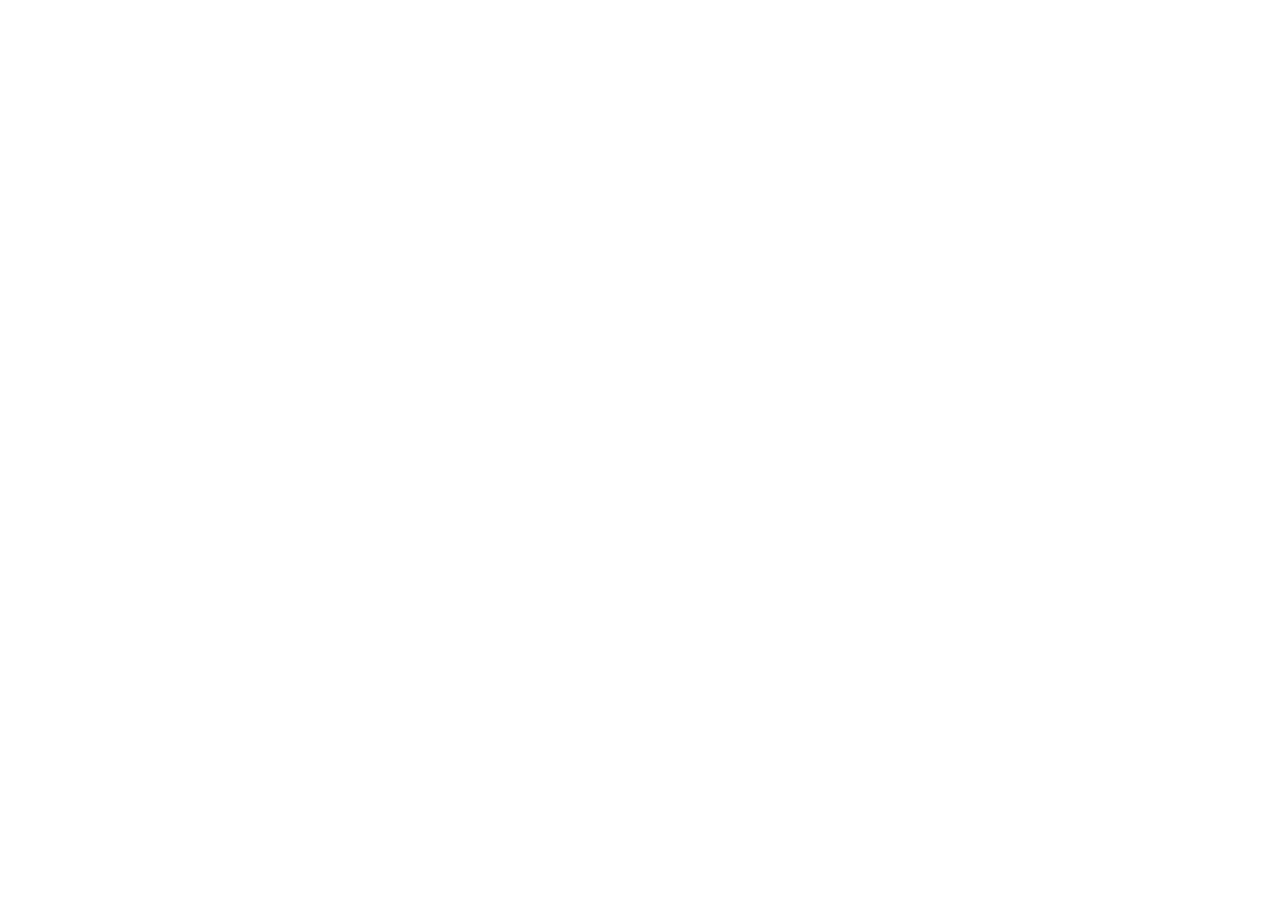
==== index.html @ 5ee6c6c3 "first commit" ====
<!DOCTYPE html>
<html lang="en">
<head>
    <meta charset="UTF-8">
    <meta name="viewport" content="width=device-width, initial-scale=1.0">
    <title>Uzum Market</title>
    <link rel="stylesheet" href="./css/main.css">
</head>
<body>
    <script src="./js/main.js"></script>
</body>
</html>
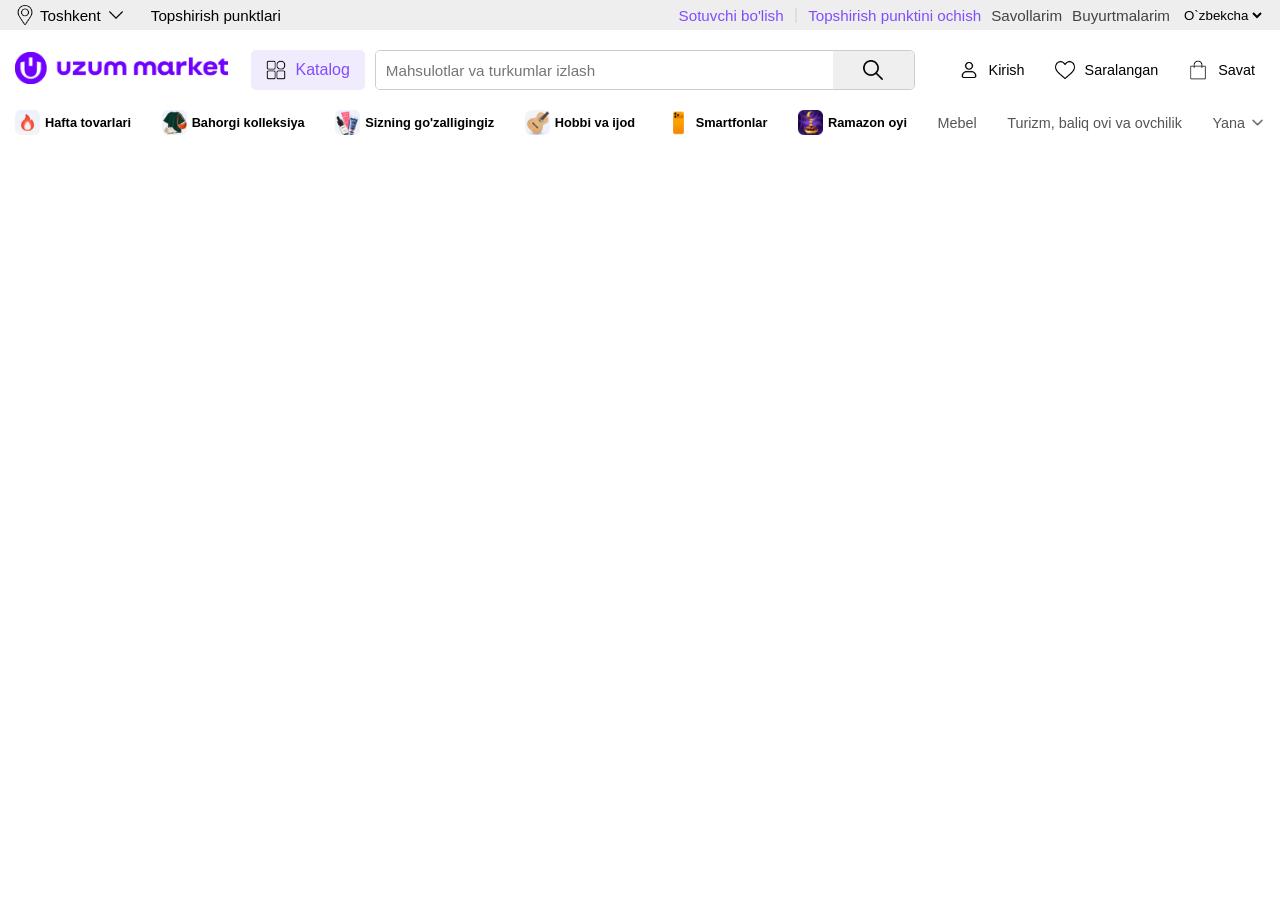
==== commit 2794bef0: "header complated" ====
--- a/index.html
+++ b/index.html
@@ -1,12 +1,151 @@
 <!DOCTYPE html>
 <html lang="en">
+
 <head>
     <meta charset="UTF-8">
     <meta name="viewport" content="width=device-width, initial-scale=1.0">
     <title>Uzum Market</title>
     <link rel="stylesheet" href="./css/main.css">
+    <link rel="stylesheet" href="./css/layout/header.css">
 </head>
+
 <body>
+    <header>
+        <div class="top__header">
+            <div class="container">
+                <div class="header__left">
+                    <div class="header__location">
+                        <div class="icon__div">
+                            <img src="./assets/icons/pin.png" alt="">
+                        </div>
+                        <span>Toshkent</span>
+                        <div class="icon__div">
+                            <img src="./assets/icons/down-arrow.png" alt="">
+                        </div>
+                    </div>
+                    <a href="" class="link__button">Topshirish punktlari</a>
+                </div>
+                <div class="header__right">
+                    <a href="" class="link__button">Sotuvchi bo'lish</a>
+                    <span class="header__right__line">|</span>
+                    <a href="" class="link__button">Topshirish punktini ochish</a>
+                    <a href="" class="link__button">Savollarim</a>
+                    <a href="" class="link__button">Buyurtmalarim</a>
+                    <select name="" id="" class="language__select">
+                        <option value="" selected>
+                            <div class="icon__div">
+                                <img src="./assets/icons/uz-flag-icon.jpg" alt="">
+                            </div>
+                            <span>O`zbekcha</span>
+                        </option>
+                        <option value="">
+                            <div class="icon__div">
+                                <img src="./assets/icons/ru-flag-icon.jpg" alt="">
+                            </div>
+                            <span>Русский</span>
+                        </option>
+                    </select>
+                </div>
+            </div>
+        </div>
+        <div class="container">
+            <div class="logo">
+                <img src="./assets/icons/logo-icon+name.png" alt="Uzum">
+            </div>
+            <div class="header__middle">
+                <div class="category__button">
+                    <div class="icon__div">
+                        <img src="./assets/icons/options.png" alt="">
+                    </div>
+                    <span>Katalog</span>
+                </div>
+                <div class="search">
+                    <input type="text" class="search__input" placeholder="Mahsulotlar va turkumlar izlash">
+                    <button type="submit" class="search__button">
+                        <div class="icon__div">
+                            <img src="./assets/icons/loupe.png" alt="">
+                        </div>
+                    </button>
+                </div>
+            </div>
+            <div class="header__actions">
+                <div class="header__button">
+                    <div class="icon__div">
+                        <img src="./assets/icons/people.png" alt="">
+                    </div>
+                    <span>Kirish</span>
+                </div>
+                <div class="header__button">
+                    <div class="icon__div">
+                        <img src="./assets/icons/heart.png" alt="">
+                    </div>
+                    <span>Saralangan</span>
+                </div>
+                <div class="header__button">
+                    <div class="icon__div">
+                        <img src="./assets/icons/shopping-bag.png" alt="">
+                    </div>
+                    <span>Savat</span>
+                </div>
+            </div>
+        </div>
+        <div class="container">
+            <div class="top__categories">
+                <div class="top__category__button">
+                    <div class="icon__div">
+                        <img src="./assets/images/category-1.png" alt="">
+                    </div>
+                    <span>Hafta tovarlari</span>
+                </div>
+                <div class="top__category__button">
+                    <div class="icon__div">
+                        <img src="./assets/images/category-2.png" alt="">
+                    </div>
+                    <span>Bahorgi kolleksiya</span>
+                </div>
+                <div class="top__category__button">
+                    <div class="icon__div">
+                        <img src="./assets/images/category-3.png" alt="">
+                    </div>
+                    <span>Sizning go'zalligingiz</span>
+                </div>
+                <div class="top__category__button">
+                    <div class="icon__div">
+                        <img src="./assets/images/category-4.png" alt="">
+                    </div>
+                    <span>Hobbi va ijod</span>
+                </div>
+                <div class="top__category__button">
+                    <div class="icon__div">
+                        <img src="./assets/images/category-5.png" alt="">
+                    </div>
+                    <span>Smartfonlar</span>
+                </div>
+                <div class="top__category__button">
+                    <div class="icon__div">
+                        <img src="./assets/images/category-6.png" alt="">
+                    </div>
+                    <span>Ramazon oyi</span>
+                </div>
+                <a class="top__category__link">
+                    <span>Mebel</span>
+                </a>
+                <a class="top__category__link">
+                    <span>Turizm, baliq ovi va ovchilik</span>
+                </a>
+                <a class="top__category__link">
+                    <span>Yana</span>
+                    <div class="icon__div">
+                        <img src="./assets/icons/down-arrow.png" alt="">
+                    </div>
+                </a>
+            </div>
+        </div>
+    </header>
+    <main></main>
+    <footer></footer>
+
     <script src="./js/main.js"></script>
 </body>
+
 </html>
--- a/css/main.css
+++ b/css/main.css
@@ -0,0 +1,32 @@
+* {
+    margin: 0;
+    padding: 0;
+    text-decoration: none;
+    box-sizing: border-box;
+    list-style-type: none;
+}
+
+body {
+    font-family: 'Inter', sans-serif;
+    font-size: 16px;
+}
+
+.container {
+    max-width: 1250px;
+    margin: 20px auto;
+}
+
+.icon__div {
+    width: 20px;
+    height: 20px;
+}
+
+.icon__div img {
+    width: 100%;
+}
+
+.link__button {
+    font-size: 0.95rem;
+    font-weight: 500;
+    color: #000;
+}
--- a/css/layout/header.css
+++ b/css/layout/header.css
@@ -0,0 +1,198 @@
+header .top__header {
+    background: #1001;
+}
+
+header .container {
+    display: flex;
+    justify-content: space-between;
+    align-items: center;
+}
+
+header .top__header .container {
+    margin: 0 auto;
+    padding: 5px 0;
+}
+
+.header__left {
+    display: flex;
+    align-items: center;
+    gap: 25px;
+}
+
+.header__location {
+    display: flex;
+    align-items: center;
+    gap: 5px;
+    cursor: pointer;
+}
+
+.header__location span {
+    font-size: 0.95rem;
+    color: #000;
+}
+
+.header__right {
+    display: flex;
+    align-items: center;
+    gap: 10px;
+}
+
+.header__right a:nth-child(1), .header__right a:nth-child(3) {
+    color: #7f4dff;
+}
+
+.header__right .link__button {
+    color: #444;
+}
+
+.header__right__line {
+    color: #1001;
+    font-weight: 600;
+}
+
+.language__select {
+    border: none;
+    background: transparent;
+    cursor: pointer;
+}
+
+.language__select:focus {
+    border: none;
+    outline: none;
+}
+
+.language__select option {
+    display: flex;
+    align-items: center;
+    gap: 5px;
+    cursor: pointer;
+}
+
+.language__select option:focus {
+    border: none;
+    outline: none;
+}
+
+.logo {
+    width: 17%;
+}
+
+.logo img {
+    width: 100%;
+}
+
+.header__middle {
+    width: 54%;
+    display: flex;
+    align-items: center;
+    gap: 10px;
+}
+
+.category__button {
+    display: flex;
+    align-items: center;
+    gap:10px;
+    cursor: pointer;
+    background: #f1ecfd;
+    color: #7f4dff;
+    padding: 10px 15px;
+    border-radius: 5px;
+}
+
+.category__button:hover {
+    transition: all 0.1s ease-in-out;
+    background: #e3daf9;
+}
+
+.search {
+    width: 80%;
+    height: 40px;
+    display: flex;
+    align-items: center;
+    border: 1px solid #1003;
+    border-radius: 5px;
+    overflow: hidden;
+}
+
+.search__input {
+    width: 85%;
+    height: 100%;
+    padding-left: 10px;
+    border: none;
+    font-size: 0.95rem;
+}
+
+.search__input:focus {
+    outline: none;
+}
+
+.search__button {
+    width: 15%;
+    height: 100%;
+    border: none;
+    display: flex;
+    align-items: center;
+    justify-content: center;
+    cursor: pointer;
+}
+
+.header__actions {
+    display: flex;
+    align-items: center;
+    gap: 10px;
+}
+
+.header__button {
+    display: flex;
+    align-items: center;
+    gap: 10px;
+    cursor: pointer;
+    font-size: 0.9rem;
+    padding: 10px;
+    border-radius: 5px;
+}
+
+.header__button:hover {
+    transition: all 0.1s ease-in-out;
+    background: #1001;
+}
+
+.top__categories {
+    width: 100%;
+    display: flex;
+    justify-content: space-between;
+    align-items: center;
+}
+
+.top__categories .icon__div {
+    width: 25px;
+    height: 25px;
+}
+
+.top__category__button {
+    display: flex;
+    align-items: center;
+    gap: 5px;
+    cursor: pointer;
+    font-size: 0.8rem;
+    font-weight: 600;
+}
+
+.top__category__link {
+    display: flex;
+    align-items: center;
+    gap: 5px;
+    cursor: pointer;
+    font-size: 0.9rem;
+    color: #555;
+}
+
+.top__category__link:hover {
+    transition: all 0.1s ease-in-out;
+    color: #000;
+}
+
+.top__category__link .icon__div {
+    width: 15px;
+    height: 15px;
+}
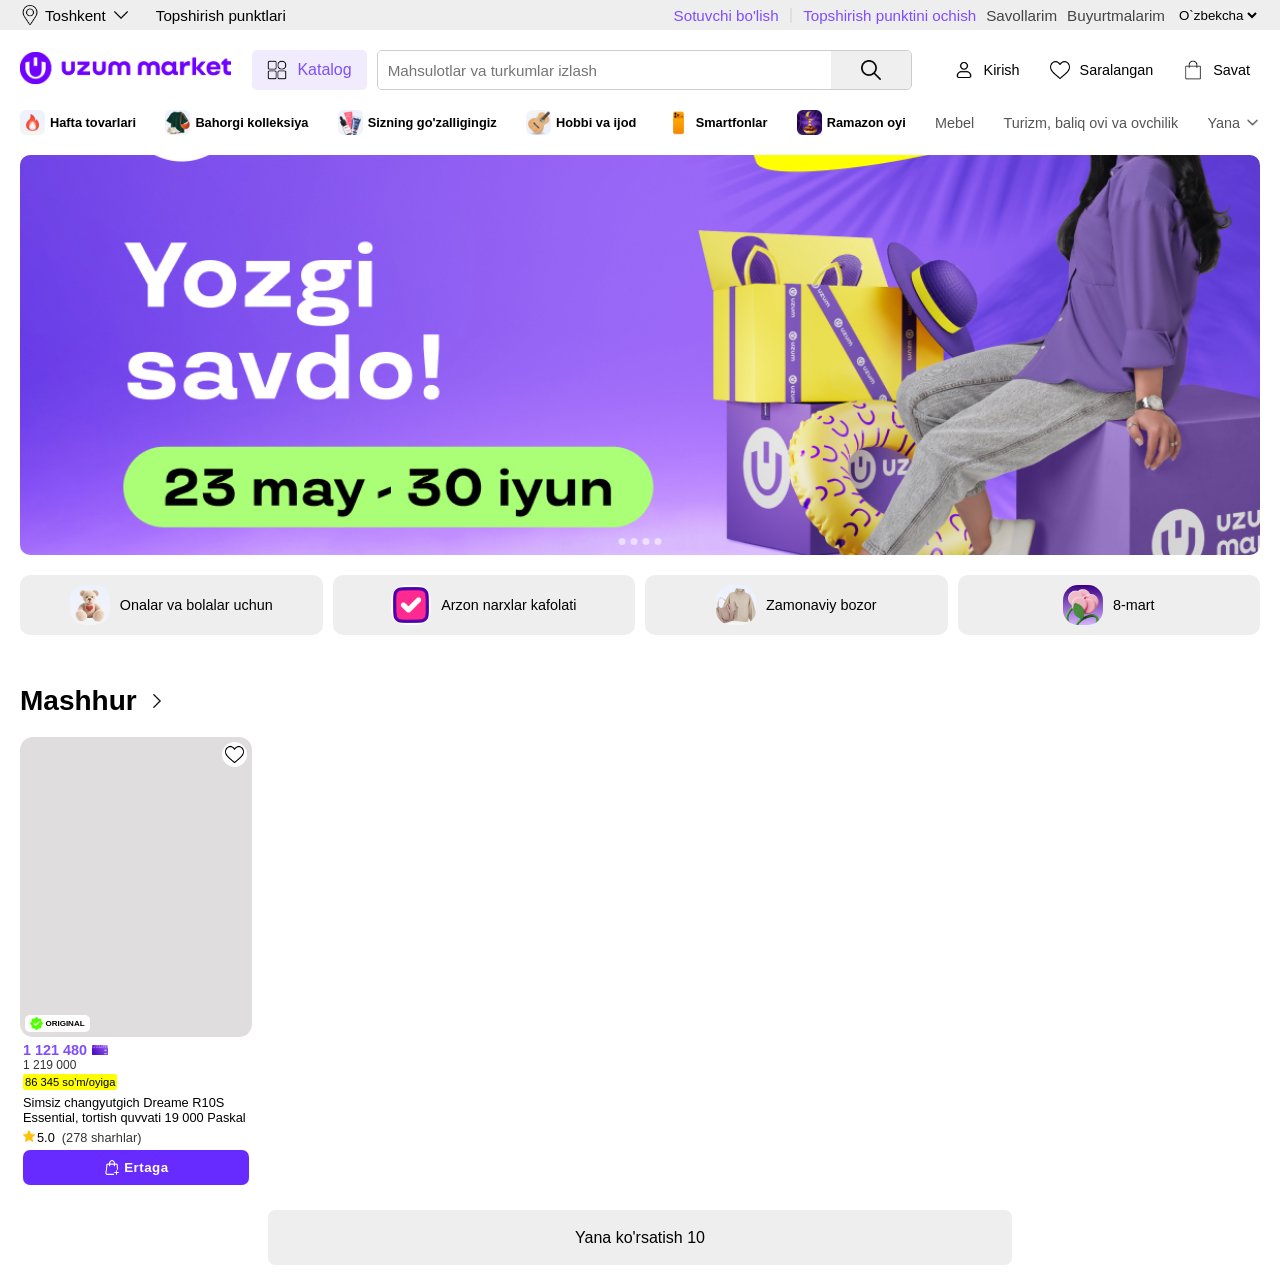
==== commit 1a1d5d93: "slider, trend_categories, popular_products_section and product_card complated" ====
--- a/index.html
+++ b/index.html
@@ -7,6 +7,9 @@
     <title>Uzum Market</title>
     <link rel="stylesheet" href="./css/main.css">
     <link rel="stylesheet" href="./css/layout/header.css">
+    <link rel="stylesheet" href="./css/layout/slider.css">
+    <link rel="stylesheet" href="./css/layout/trend__categories.css">
+    <link rel="stylesheet" href="./css/layout/cards.css">
 </head>
 
 <body>
@@ -142,7 +145,105 @@
             </div>
         </div>
     </header>
-    <main></main>
+
+    <main>
+        <div class="container">
+            <div class="slider">
+                <div class="slider__banners">
+                    <img src="./assets/images/slider-1.png" alt="">
+                </div>
+                <div class="slider__items">
+                    <button type="button" class="slider__item"></button>
+                    <button type="button" class="slider__item"></button>
+                    <button type="button" class="slider__item"></button>
+                    <button type="button" class="slider__item"></button>
+                </div>
+            </div>
+        </div>
+        <div class="container">
+            <div class="trend__categories">
+                <button class="trend__category">
+                    <div class="trend__category__icon">
+                        <img src="./assets/images/trend-category-1.png" alt="">
+                    </div>
+                    <span>Onalar va bolalar uchun</span>
+                </button>
+                <button class="trend__category">
+                    <div class="trend__category__icon">
+                        <img src="./assets/images/trend-category-2.png" alt="">
+                    </div>
+                    <span>Arzon narxlar kafolati</span>
+                </button>
+                <button class="trend__category">
+                    <div class="trend__category__icon">
+                        <img src="./assets/images/trend-category-3.png" alt="">
+                    </div>
+                    <span>Zamonaviy bozor</span>
+                </button>
+                <button class="trend__category">
+                    <div class="trend__category__icon">
+                        <img src="./assets/images/trend-category-4.png" alt="">
+                    </div>
+                    <span>8-mart</span>
+                </button>
+            </div>
+        </div>
+        <div class="container">
+            <h1 class="popular__products">
+                <span>Mashhur</span>
+                <div class="popular__products__icon">
+                    <img src="./assets/icons/down-arrow.png" alt="">
+                </div>
+            </h1>
+            <div class="popular__products__container">
+                <div class="productCard">
+                    <div class="productCard__figure">
+                        <img src="./assets/images/" alt="">
+                        <button class="productCard__wishlistBtn">
+                            <img src="./assets/icons/heart.png" alt="">
+                        </button>
+                        <div class="productCard__orginal">
+                            <div class="productCard__orginal__icon">
+                                <img src="./assets/icons/checked.png" alt="">
+                            </div>
+                            <span>ORIGINAL</span>
+                        </div>
+                    </div>
+                    <div class="productCard__content">
+                        <div class="productCard__price">
+                            <div class="productCard__price__with__card">
+                                <span>1 121 480</span>
+                                <div class="productCard__card__icon">
+                                    <img src="./assets/icons/uzum-card-icon.png" alt="">
+                                </div>
+                            </div>
+                            <p class="productCard__price__without__card">1 219 000</p>
+                            <p class="productCard__price__credit">86 345 so'm/oyiga</p>
+                        </div>
+                        <div class="productCard__info">
+                            <p class="productCard__name">Simsiz changyutgich Dreame R10S Essential, tortish quvvati 19 000 Paskal</p>
+                            <div class="productCard__rating">
+                                <div class="productCard__rating__icon">
+                                    <img src="./assets/icons/star.png" alt="">
+                                </div>
+                                <span class="productCard__rating__number">5.0</span>
+                                <span class="productCard__rating__comments">(278 sharhlar)</span>
+                            </div>
+                        </div>
+                        <button class="productCard__cartBtn">
+                            <div class="productCard__cartBtn__icon">
+                                <img src="./assets/icons/shopping-bag-plus.png" alt="">
+                            </div>
+                            <span>Ertaga</span>
+                        </button>
+                    </div>
+                </div>
+            </div>
+            <button class="show__more">
+                <span>Yana ko'rsatish 10</span>
+            </button>
+        </div>
+    </main>
     <footer></footer>
 
     <script src="./js/main.js"></script>
--- a/css/main.css
+++ b/css/main.css
@@ -12,21 +12,6 @@
 }
 
 .container {
-    max-width: 1250px;
+    max-width: 1240px;
     margin: 20px auto;
-}
-
-.icon__div {
-    width: 20px;
-    height: 20px;
-}
-
-.icon__div img {
-    width: 100%;
-}
-
-.link__button {
-    font-size: 0.95rem;
-    font-weight: 500;
-    color: #000;
 }
--- a/css/layout/header.css
+++ b/css/layout/header.css
@@ -11,6 +11,21 @@
 header .top__header .container {
     margin: 0 auto;
     padding: 5px 0;
+}
+
+.icon__div {
+    width: 20px;
+    height: 20px;
+}
+
+.icon__div img {
+    width: 100%;
+}
+
+.link__button {
+    font-size: 0.95rem;
+    font-weight: 500;
+    color: #000;
 }
 
 .header__left {
--- a/css/layout/slider.css
+++ b/css/layout/slider.css
@@ -0,0 +1,39 @@
+.slider {
+    width: 100%;
+    height: 400px;
+    border-radius: 10px;
+    position: relative;
+    /* border: 1px solid #000; */
+    overflow: hidden;
+}
+
+.slider__banners {
+    width: 100%;
+    height: 100%;
+    display: flex;
+    justify-content: center;
+    align-items: center;
+}
+
+.slider__banners img {
+    width: 100%;
+}
+
+.slider__items {
+    display: flex;
+    align-items: center;
+    gap: 5px;
+    position: absolute;
+    bottom: 10px;
+    left: 50%;
+    transform: translateX(-50%);
+    /* border: 1px solid #000; */
+}
+
+.slider__item {
+    width: 7px;
+    height: 7px;
+    border-radius: 50%;
+    border: none;
+    background: #ffffff8a;
+}
--- a/css/layout/trend__categories.css
+++ b/css/layout/trend__categories.css
@@ -0,0 +1,36 @@
+.trend__categories {
+    width: 100%;
+    gap: 10px;
+    display: flex;
+    justify-content: space-between;
+}
+
+.trend__category {
+    width: 25%;
+    display: flex;
+    justify-content: center;
+    align-items: center;
+    border: none;
+    border-radius: 10px;
+    padding: 10px;
+    gap: 10px;
+    font-size: 0.9rem;
+    background: #1001;
+    cursor: pointer;
+}
+
+.trend__category:hover {
+    transition: all 0.2s ease-in-out;
+    background: #1002;
+}
+
+.trend__category__icon {
+    width: 40px;
+    height: 40px;
+    border-radius: 15px;
+    overflow: hidden;
+}
+
+.trend__category__icon img {
+    width: 100%;
+}
--- a/css/layout/cards.css
+++ b/css/layout/cards.css
@@ -0,0 +1,203 @@
+.popular__products {
+    font-size: 1.75rem;
+    display: flex;
+    align-items: center;
+    gap: 5px;
+    margin: 50px 0 20px 0;
+}
+
+.popular__products__icon {
+    width: 20px;
+    height: 20px;
+    transform: rotate(-90deg);
+}
+
+.popular__products__icon img {
+    width: 100%;
+}
+
+
+/* productCard */
+
+.popular__products__container{
+    width: 100%;
+    display: flex;
+    /* justify-content: space-between; */
+    flex-wrap: wrap;
+    gap: 20px;
+    margin-top: 20px;
+}
+
+.productCard {
+    width: 18.7%;
+}
+
+.productCard__figure {
+    width: 100%;
+    height: 300px;
+    background: #1002;
+    border-radius: 13px;
+    overflow: hidden;
+    position: relative;
+}
+
+.productCard__figure img {
+    width: 100%;
+}
+
+.productCard__wishlistBtn {
+    width: 25px;
+    height: 25px;
+    background: #fff;
+    border-radius: 50%;
+    border: none;
+    display: flex;
+    justify-content: center;
+    align-items: center;
+    position: absolute;
+    top: 5px;
+    right: 5px;
+    cursor: pointer;
+}
+
+.productCard__wishlistBtn img {
+    width: 75%;
+}
+
+.productCard__orginal {
+    display: flex;
+    justify-content: center;
+    align-items: center;
+    gap: 2px;
+    font-size: 0.5rem;
+    font-weight: 600;
+    background: #fff;
+    width: 65px;
+    border-radius: 5px;
+    padding: 2px;
+    position: absolute;
+    bottom: 5px;
+    left: 5px;
+}
+
+.productCard__orginal__icon {
+    width: 13px;
+    height: 13px;
+}
+
+.productCard__orginal__icon img {
+    width: 100%;
+}
+
+.productCard__content {
+    width: 100%;
+    padding: 5px 3px;
+}
+
+.productCard__price__with__card {
+    font-size: 0.9rem;
+    display: flex;
+    align-items: center;
+    gap: 5px;
+    font-weight: 600;
+    color: #7f4dff;
+}
+
+.productCard__card__icon {
+    width: 16px;
+}
+
+.productCard__card__icon img {
+    width: 100%;
+}
+
+.productCard__price__without__card {
+    font-size: 0.75rem;
+    font-weight: 500;
+    color: #333;
+}
+
+.productCard__price__credit {
+    font-size: 0.7rem;
+    background: #ffff00;
+    display: inline-block;
+    padding: 2px;
+    border-radius: 2px;
+}
+
+.productCard__name {
+    font-size: 0.8rem;
+    margin: 5px 0;
+}
+
+.productCard__rating {
+    display: flex;
+    gap: 2px;
+    font-size: 0.8rem;
+    margin: 5px 0;
+}
+
+.productCard__rating__icon {
+    width: 12px;
+    height: 12px;
+}
+
+.productCard__rating__icon img {
+    width: 100%;
+}
+
+.productCard__rating__comments {
+    color: #333;
+    margin-left: 5px;
+}
+
+.productCard__cartBtn {
+    width: 100%;
+    height: 35px;
+    background: #672bff;
+    display: flex;
+    justify-content: center;
+    align-items: center;
+    color: #fff;
+    border: none;
+    border-radius: 7px;
+    gap: 3px;
+    font-weight: 600;
+    letter-spacing: 0.5px;
+    cursor: pointer;
+}
+
+.productCard__cartBtn:hover {
+    transition: all 0.1s ease-in-out;
+    background: #7f4dff;
+}
+
+.productCard__cartBtn__icon {
+    width: 18px;
+    height: 18px;
+}
+
+.productCard__cartBtn__icon img {
+    width: 100%;
+}
+
+.show__more {
+    font-size: 1rem;
+    display: flex;
+    justify-content: center;
+    align-items: center;
+    gap: 5px;
+    width: 60%;
+    height: 55px;
+    background: #1001;
+    color: #000;
+    border: none;
+    border-radius: 7px;
+    cursor: pointer;
+    margin: 20px auto;
+}
+
+.show__more:hover {
+    transition: all 0.1s ease-in-out;
+    background: #1002;
+}
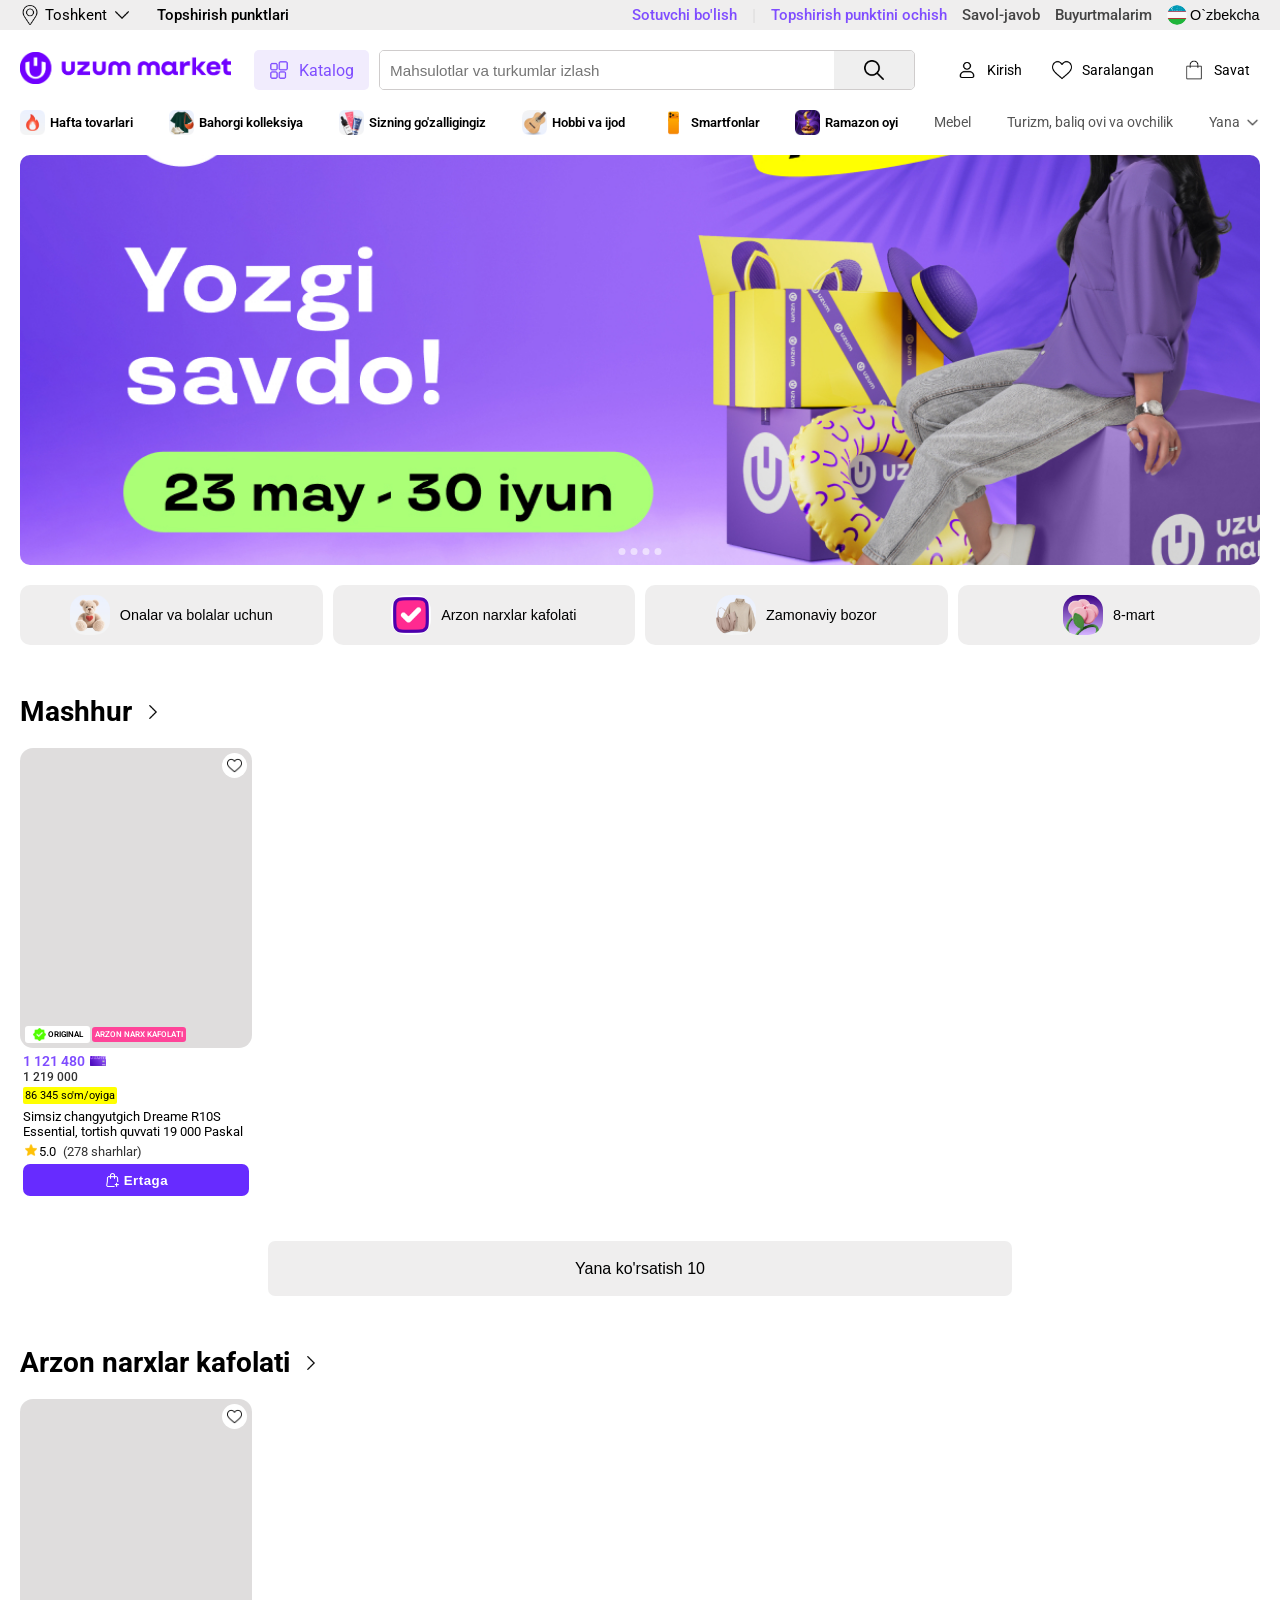
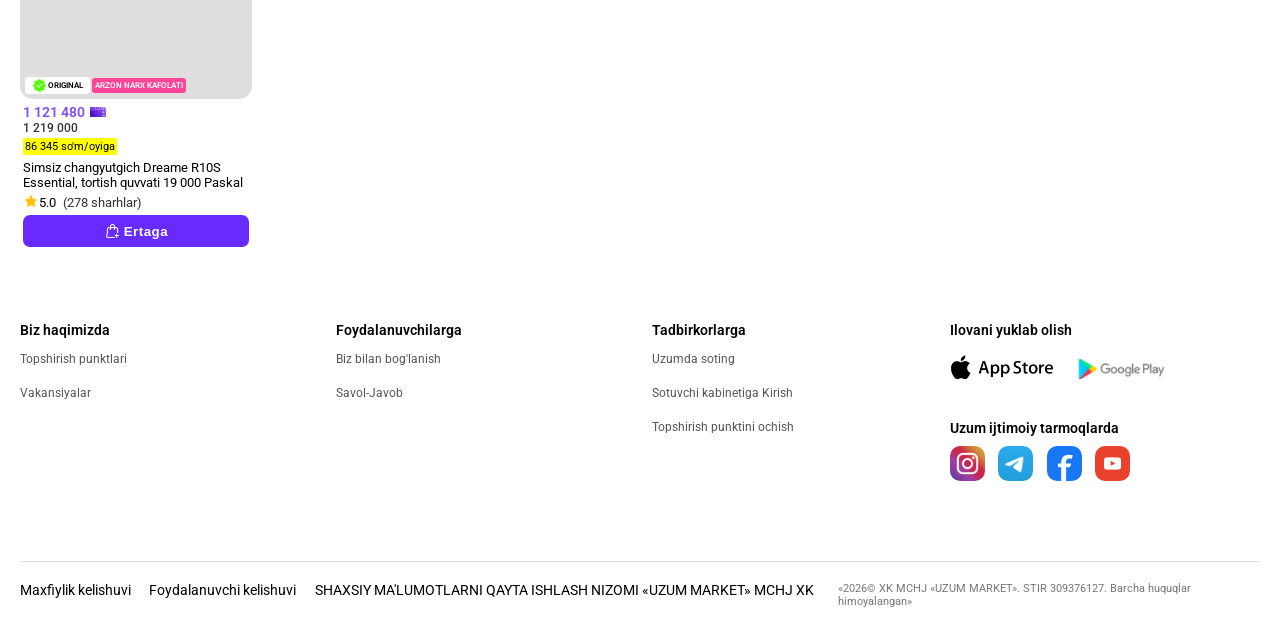
==== commit c3e89348: "did some changes, footer complated" ====
--- a/index.html
+++ b/index.html
@@ -10,6 +10,7 @@
     <link rel="stylesheet" href="./css/layout/slider.css">
     <link rel="stylesheet" href="./css/layout/trend__categories.css">
     <link rel="stylesheet" href="./css/layout/cards.css">
+    <link rel="stylesheet" href="./css/layout/footer.css">
 </head>
 
 <body>
@@ -32,22 +33,27 @@
                     <a href="" class="link__button">Sotuvchi bo'lish</a>
                     <span class="header__right__line">|</span>
                     <a href="" class="link__button">Topshirish punktini ochish</a>
-                    <a href="" class="link__button">Savollarim</a>
+                    <a href="" class="link__button">Savol-javob</a>
                     <a href="" class="link__button">Buyurtmalarim</a>
-                    <select name="" id="" class="language__select">
-                        <option value="" selected>
-                            <div class="icon__div">
-                                <img src="./assets/icons/uz-flag-icon.jpg" alt="">
-                            </div>
-                            <span>O`zbekcha</span>
-                        </option>
-                        <option value="">
-                            <div class="icon__div">
-                                <img src="./assets/icons/ru-flag-icon.jpg" alt="">
-                            </div>
-                            <span>Русский</span>
-                        </option>
-                    </select>
+                    <div class="language__select">
+                        <div class="language__select__icon">
+                            <img src="./assets/icons/uz-flag-icon.jpg" alt="">
+                        </div>
+                        <select name="" id="">
+                            <option value="" selected>
+                                <div class="icon__div">
+                                    <img src="./assets/icons/uz-flag-icon.jpg" alt="">
+                                </div>
+                                <span>O`zbekcha</span>
+                            </option>
+                            <option value="">
+                                <div class="icon__div">
+                                    <img src="./assets/icons/ru-flag-icon.jpg" alt="">
+                                </div>
+                                <span>Русский</span>
+                            </option>
+                        </select>
+                    </div>
                 </div>
             </div>
         </div>
@@ -202,11 +208,16 @@
                         <button class="productCard__wishlistBtn">
                             <img src="./assets/icons/heart.png" alt="">
                         </button>
-                        <div class="productCard__orginal">
-                            <div class="productCard__orginal__icon">
-                                <img src="./assets/icons/checked.png" alt="">
-                            </div>
-                            <span>ORIGINAL</span>
+                        <div class="productCard__special">
+                            <div class="productCard__orginal">
+                                <div class="productCard__orginal__icon">
+                                    <img src="./assets/icons/checked.png" alt="">
+                                </div>
+                                <span>ORIGINAL</span>
+                            </div>
+                            <div class="productCard__cheapest">
+                                <span>ARZON NARX KAFOLATI</span>
+                            </div>
                         </div>
                     </div>
                     <div class="productCard__content">
@@ -221,7 +232,8 @@
                             <p class="productCard__price__credit">86 345 so'm/oyiga</p>
                         </div>
                         <div class="productCard__info">
-                            <p class="productCard__name">Simsiz changyutgich Dreame R10S Essential, tortish quvvati 19 000 Paskal</p>
+                            <p class="productCard__name">Simsiz changyutgich Dreame R10S Essential, tortish quvvati 19
+                                000 Paskal</p>
                             <div class="productCard__rating">
                                 <div class="productCard__rating__icon">
                                     <img src="./assets/icons/star.png" alt="">
@@ -229,6 +241,12 @@
                                 <span class="productCard__rating__number">5.0</span>
                                 <span class="productCard__rating__comments">(278 sharhlar)</span>
                             </div>
+                            <!-- <div class="productCard__new">
+                                <div class="productCard__new__icon">
+                                    <img src="./assets/icons/new-star-icon.png" alt="">
+                                </div>
+                                <span>YANGILIK</span>
+                            </div> -->
                         </div>
                         <button class="productCard__cartBtn">
                             <div class="productCard__cartBtn__icon">
@@ -243,8 +261,150 @@
                 <span>Yana ko'rsatish 10</span>
             </button>
         </div>
+        <div class="container">
+            <h1 class="popular__products">
+                <span>Arzon narxlar kafolati</span>
+                <div class="popular__products__icon">
+                    <img src="./assets/icons/down-arrow.png" alt="">
+                </div>
+            </h1>
+            <div class="cheaper__products__container">
+                <div class="productCard">
+                    <div class="productCard__figure">
+                        <img src="./assets/images/" alt="">
+                        <button class="productCard__wishlistBtn">
+                            <img src="./assets/icons/heart.png" alt="">
+                        </button>
+                        <div class="productCard__special">
+                            <div class="productCard__orginal">
+                                <div class="productCard__orginal__icon">
+                                    <img src="./assets/icons/checked.png" alt="">
+                                </div>
+                                <span>ORIGINAL</span>
+                            </div>
+                            <div class="productCard__cheapest">
+                                <span>ARZON NARX KAFOLATI</span>
+                            </div>
+                        </div>
+                    </div>
+                    <div class="productCard__content">
+                        <div class="productCard__price">
+                            <div class="productCard__price__with__card">
+                                <span>1 121 480</span>
+                                <div class="productCard__card__icon">
+                                    <img src="./assets/icons/uzum-card-icon.png" alt="">
+                                </div>
+                            </div>
+                            <p class="productCard__price__without__card">1 219 000</p>
+                            <p class="productCard__price__credit">86 345 so'm/oyiga</p>
+                        </div>
+                        <div class="productCard__info">
+                            <p class="productCard__name">Simsiz changyutgich Dreame R10S Essential, tortish quvvati 19
+                                000 Paskal</p>
+                            <div class="productCard__rating">
+                                <div class="productCard__rating__icon">
+                                    <img src="./assets/icons/star.png" alt="">
+                                </div>
+                                <span class="productCard__rating__number">5.0</span>
+                                <span class="productCard__rating__comments">(278 sharhlar)</span>
+                            </div>
+                            <!-- <div class="productCard__new">
+                                <div class="productCard__new__icon">
+                                    <img src="./assets/icons/new-star-icon.png" alt="">
+                                </div>
+                                <span>YANGILIK</span>
+                            </div> -->
+                        </div>
+                        <button class="productCard__cartBtn">
+                            <div class="productCard__cartBtn__icon">
+                                <img src="./assets/icons/shopping-bag-plus.png" alt="">
+                            </div>
+                            <span>Ertaga</span>
+                        </button>
+                    </div>
+                </div>
+            </div>
+        </div>
     </main>
-    <footer></footer>
+
+    <footer>
+        <div class="container">
+            <div class="footer__links">
+                <ul class="footer__list">
+                    <li class="footer__list__title">Biz haqimizda</li>
+                    <li class="footer__list_item">
+                        <a href="" class="footer__list__link">Topshirish punktlari</a>
+                    </li>
+                    <li class="footer__list_item">
+                        <a href="" class="footer__list__link">Vakansiyalar</a>
+                    </li>
+                </ul>
+                <ul class="footer__list">
+                    <li class="footer__list__title">Foydalanuvchilarga</li>
+                    <li class="footer__list_item">
+                        <a href="" class="footer__list__link">Biz bilan bog'lanish</a>
+                    </li>
+                    <li class="footer__list_item">
+                        <a href="" class="footer__list__link">Savol-Javob</a>
+                    </li>
+                </ul>
+                <ul class="footer__list">
+                    <li class="footer__list__title">Tadbirkorlarga</li>
+                    <li class="footer__list_item">
+                        <a href="" class="footer__list__link">Uzumda soting</a>
+                    </li>
+                    <li class="footer__list_item">
+                        <a href="" class="footer__list__link">Sotuvchi kabinetiga Kirish</a>
+                    </li>
+                    <li class="footer__list_item">
+                        <a href="" class="footer__list__link">Topshirish punktini ochish</a>
+                    </li>
+                </ul>
+            </div>
+            <div class="footer__social">
+                <div class="footer__app">
+                    <h4 class="footer__app__title">Ilovani yuklab olish</h4>
+                    <div class="footer__app__icons">
+                        <a href="" class="footer__app__icon">
+                            <img src="./assets/icons/appstore-icon.png" alt="appstore">
+                        </a>
+                        <a href="" class="footer__app__icon">
+                            <img src="./assets/icons/googleplay-icon.png" alt="googleplay">
+                        </a>
+                    </div>
+                </div>
+                <div class="footer__social__media">
+                    <h4 class="footer__social__media__title">Uzum ijtimoiy tarmoqlarda</h4>
+                    <div class="footer__social__media__icons">
+                        <a href="" class="footer__social__media__icon">
+                            <img src="./assets/icons/instagram-icon.png" alt="instagram">
+                        </a>
+                        <a href="" class="footer__social__media__icon">
+                            <img src="./assets/icons/telegram-icon.png" alt="telegram">
+                        </a>
+                        <a href="" class="footer__social__media__icon">
+                            <img src="./assets/icons/facebook-icon.png" alt="facebook">
+                        </a>
+                        <a href="" class="footer__social__media__icon">
+                            <img src="./assets/icons/youtube-icon.png" alt="youtube">
+                        </a>
+                    </div>
+                </div>
+            </div>
+        </div>
+        <div class="container">
+            <div class="footer__bottom">
+                <div class="footer__bottom__left">
+                    <a href="" class="footer__bottom__link">Maxfiylik kelishuvi</a>
+                    <a href="" class="footer__bottom__link">Foydalanuvchi kelishuvi</a>
+                    <a href="" class="footer__bottom__link">SHAXSIY MA'LUMOTLARNI QAYTA ISHLASH NIZOMI «UZUM MARKET» MCHJ XK</a>
+                </div>
+                <div class="footer__copyright">
+                    <p class="footer__copyright__copy">«2026© XK MCHJ «UZUM MARKET». STIR 309376127. Barcha huquqlar himoyalangan»</p>
+                </div>
+            </div>
+        </div>
+    </footer>
 
     <script src="./js/main.js"></script>
 </body>
--- a/css/main.css
+++ b/css/main.css
@@ -1,3 +1,5 @@
+@import url('https://fonts.googleapis.com/css2?family=Bodoni+Moda:ital,opsz,wght@0,6..96,400..900;1,6..96,400..900&family=DM+Sans:ital,opsz,wght@0,9..40,100..1000;1,9..40,100..1000&family=Exo+2:ital,wght@0,100..900;1,100..900&family=Inter:ital,opsz,wght@0,14..32,100..900;1,14..32,100..900&family=Josefin+Sans:ital,wght@0,100..700;1,100..700&family=Kumbh+Sans:wght,YOPQ@100..900,300&family=Lato:ital,wght@0,100;0,300;0,400;0,700;0,900;1,100;1,300;1,400;1,700;1,900&family=Lora:ital@0;1&family=Mitr:wght@200;300;400;500;600;700&family=Montserrat:ital,wght@0,100..900;1,100..900&family=Mulish:ital,wght@0,200..1000;1,200..1000&family=Noto+Sans:ital,wght@0,100..900;1,100..900&family=Outfit:wght@100..900&family=Permanent+Marker&family=Roboto:ital,wght@0,100;0,300;0,400;0,500;0,700;0,900;1,100;1,300;1,400;1,500;1,700;1,900&family=Rubik:ital,wght@0,300..900;1,300..900&family=Signika:wght@300..700&family=Source+Code+Pro:ital,wght@0,200..900;1,200..900&display=swap');
+
 * {
     margin: 0;
     padding: 0;
@@ -7,7 +9,7 @@
 }
 
 body {
-    font-family: 'Inter', sans-serif;
+    font-family: "Roboto", sans-serif;
     font-size: 16px;
 }
 
--- a/css/layout/header.css
+++ b/css/layout/header.css
@@ -49,10 +49,11 @@
 .header__right {
     display: flex;
     align-items: center;
-    gap: 10px;
-}
-
-.header__right a:nth-child(1), .header__right a:nth-child(3) {
+    gap: 15px;
+}
+
+.header__right a:nth-child(1),
+.header__right a:nth-child(3) {
     color: #7f4dff;
 }
 
@@ -66,12 +67,23 @@
 }
 
 .language__select {
+    display: flex;
+    align-items: center;
+    gap: 3px;
+}
+
+.language__select select {
     border: none;
     background: transparent;
     cursor: pointer;
-}
-
-.language__select:focus {
+    font-size: 0.9rem;
+    font-weight: 500;
+    appearance: none;
+    -webkit-appearance: none;
+    /* -moz-appearance: none; */
+}
+
+.language__select select:focus {
     border: none;
     outline: none;
 }
@@ -86,6 +98,17 @@
 .language__select option:focus {
     border: none;
     outline: none;
+}
+
+.language__select__icon {
+    width: 20px;
+    height: 20px;
+    border-radius: 50%;
+    overflow: hidden;
+}
+
+.language__select__icon img {
+    width: 100%;
 }
 
 .logo {
@@ -106,7 +129,7 @@
 .category__button {
     display: flex;
     align-items: center;
-    gap:10px;
+    gap: 10px;
     cursor: pointer;
     background: #f1ecfd;
     color: #7f4dff;
--- a/css/layout/slider.css
+++ b/css/layout/slider.css
@@ -1,6 +1,6 @@
 .slider {
     width: 100%;
-    height: 400px;
+    height: 410px;
     border-radius: 10px;
     position: relative;
     /* border: 1px solid #000; */
--- a/css/layout/cards.css
+++ b/css/layout/cards.css
@@ -19,7 +19,7 @@
 
 /* productCard */
 
-.popular__products__container{
+.popular__products__container, .cheaper__products__container{
     width: 100%;
     display: flex;
     /* justify-content: space-between; */
@@ -61,23 +61,29 @@
 }
 
 .productCard__wishlistBtn img {
-    width: 75%;
-}
-
-.productCard__orginal {
-    display: flex;
-    justify-content: center;
-    align-items: center;
-    gap: 2px;
-    font-size: 0.5rem;
-    font-weight: 600;
-    background: #fff;
-    width: 65px;
-    border-radius: 5px;
-    padding: 2px;
+    width: 57%;
+}
+
+.productCard__special {
     position: absolute;
     bottom: 5px;
     left: 5px;
+    gap: 2px;
+    display: flex;
+    align-items: center;
+}
+
+.productCard__orginal {
+    display: flex;
+    justify-content: center;
+    align-items: center;
+    gap: 2px;
+    font-size: 0.5rem;
+    font-weight: 600;
+    background: #fff;
+    width: 65px;
+    border-radius: 3px;
+    padding: 2px;
 }
 
 .productCard__orginal__icon {
@@ -87,6 +93,19 @@
 
 .productCard__orginal__icon img {
     width: 100%;
+}
+
+.productCard__cheapest {
+    display: flex;
+    justify-content: center;
+    align-items: center;
+    gap: 2px;
+    font-size: 0.5rem;
+    font-weight: 600;
+    background: #ff4499;
+    color: #fff;
+    border-radius: 3px;
+    padding: 3px;
 }
 
 .productCard__content {
@@ -134,7 +153,7 @@
     display: flex;
     gap: 2px;
     font-size: 0.8rem;
-    margin: 5px 0;
+    margin: 5px 2px;
 }
 
 .productCard__rating__icon {
@@ -151,9 +170,30 @@
     margin-left: 5px;
 }
 
+.productCard__new {
+    display: flex;
+    align-items: center;
+    gap: 2px;
+    font-size: 0.5rem;
+    font-weight: 600;
+    background: #fff;
+    padding: 2px;
+    border-radius: 3px;
+    margin: 5px 2px;
+}
+
+.productCard__new__icon {
+    width: 12px;
+    height: 12px;
+}
+
+.productCard__new__icon img {
+    width: 100%;
+}
+
 .productCard__cartBtn {
     width: 100%;
-    height: 35px;
+    height: 32px;
     background: #672bff;
     display: flex;
     justify-content: center;
@@ -173,8 +213,8 @@
 }
 
 .productCard__cartBtn__icon {
-    width: 18px;
-    height: 18px;
+    width: 17px;
+    height: 17px;
 }
 
 .productCard__cartBtn__icon img {
@@ -194,7 +234,7 @@
     border: none;
     border-radius: 7px;
     cursor: pointer;
-    margin: 20px auto;
+    margin: 40px auto;
 }
 
 .show__more:hover {
--- a/css/layout/footer.css
+++ b/css/layout/footer.css
@@ -0,0 +1,131 @@
+footer {
+    margin-top: 70px;
+}
+
+footer .container:first-child {
+    display: flex;
+    align-items: flex-start;
+    justify-content: space-between;
+    margin-bottom: 80px;
+}
+
+footer .container:nth-child(2) {
+    margin-bottom: 0;
+}
+
+.footer__links {
+    width: 75%;
+    display: flex;
+    justify-content: space-between;
+}
+
+.footer__list {
+    width: 32%;
+}
+
+.footer__list__title {
+    font-size: 0.875rem;
+    font-weight: 600;
+    margin-bottom: 10px;
+}
+
+.footer__list_item {
+    margin-bottom: 15px;
+}
+
+.footer__list__link {
+    font-size: 0.75rem;
+    color: #555;
+    text-decoration: none;
+}
+
+.footer__social {
+    width: 25%;
+}
+
+.footer__app {
+    width: 100%;
+    margin-bottom: 30px;
+}
+
+.footer__app__title, .footer__social__media__title {
+    font-size: 0.875rem;
+    font-weight: 600;
+    margin-bottom: 10px;
+}
+
+.footer__app__icons {
+    width: 230px;
+    display: flex;
+    justify-content: space-between;
+}
+
+.footer__app__icon {
+    width: 45%;
+    overflow: hidden;
+    display: flex;
+    justify-content: center;
+    align-items: center;
+}
+
+.footer__app__icon img {
+    width: 120%;
+    height: auto;
+}
+
+.footer__social__media {
+    width: 100%;
+}
+
+.footer__social__media__icons {
+    width: 180px;
+    display: flex;
+    justify-content: space-between;
+    gap: 10px;
+}
+
+.footer__social__media__icon {
+    width: 35px;
+    height: 35px;
+    overflow: hidden;
+    border-radius: 10px;
+}
+
+.footer__social__media__icon img {
+    width: 100%;
+    height: 100%;
+    object-fit: cover;
+}
+
+.footer__bottom {
+    width: 100%;
+    display: flex;
+    justify-content: space-between;
+    align-items: flex-start;
+    padding: 20px 0;
+    border-top: 1px solid #e0e0e0;
+}
+
+.footer__bottom__left {
+    width: 64%;
+    display: flex;
+    justify-content: space-between;
+    align-items: center;
+}
+
+.footer__bottom__link {
+    font-size: 0.875rem;
+    /* font-weight: 600; */
+    color: #000;
+}
+
+.footer__copyright {
+    width: 34%;
+    display: flex;
+    align-items: center;
+}
+
+.footer__copyright__copy {
+    font-size: 0.7rem;
+    color: #777;
+}
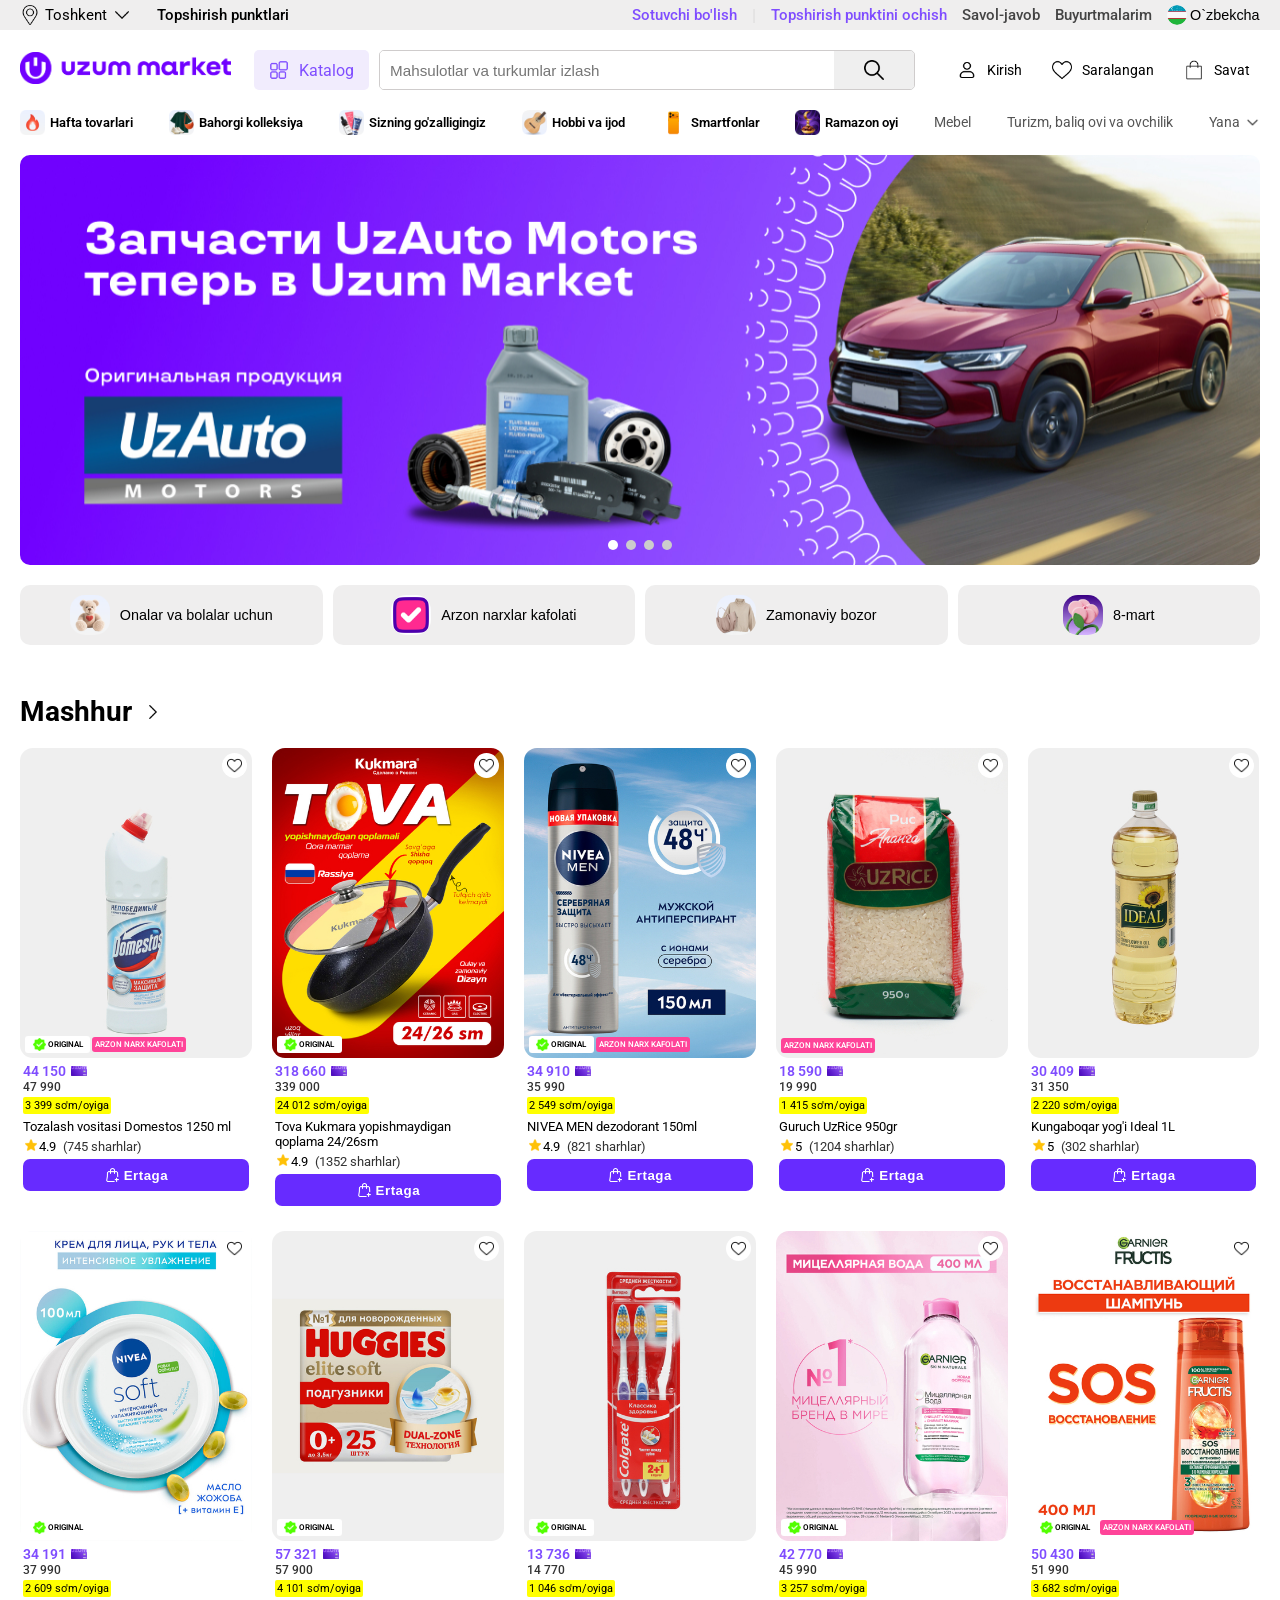
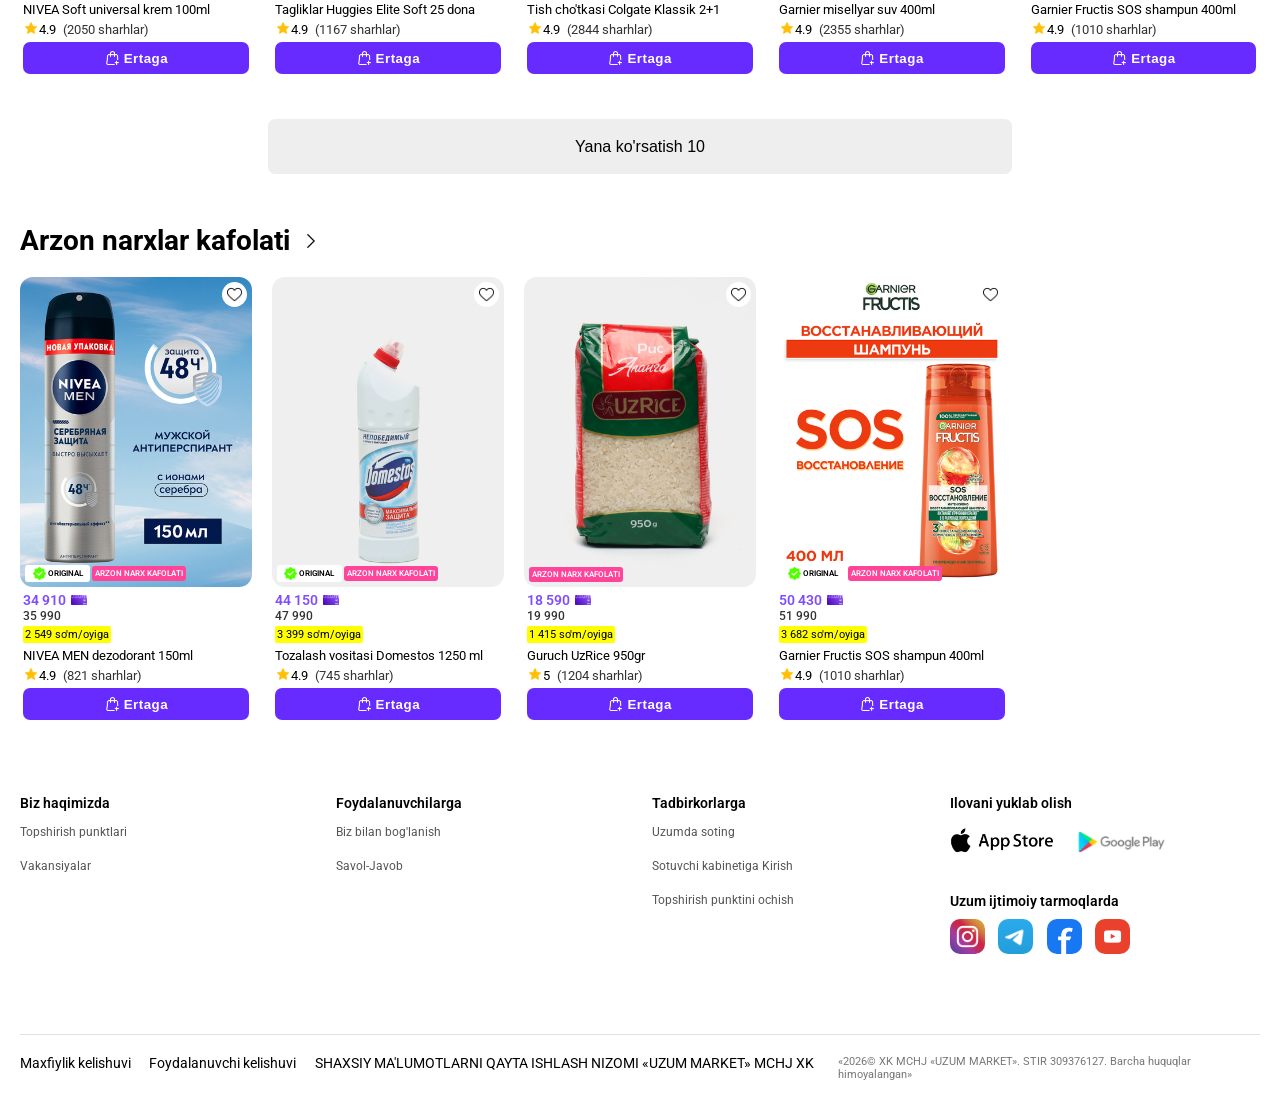
==== commit cfedbe27: "slider and cards have been made dynamic" ====
--- a/index.html
+++ b/index.html
@@ -155,15 +155,8 @@
     <main>
         <div class="container">
             <div class="slider">
-                <div class="slider__banners">
-                    <img src="./assets/images/slider-1.png" alt="">
-                </div>
-                <div class="slider__items">
-                    <button type="button" class="slider__item"></button>
-                    <button type="button" class="slider__item"></button>
-                    <button type="button" class="slider__item"></button>
-                    <button type="button" class="slider__item"></button>
-                </div>
+                <div class="slider__banners"></div>
+                <div class="slider__items"></div>
             </div>
         </div>
         <div class="container">
@@ -201,62 +194,7 @@
                     <img src="./assets/icons/down-arrow.png" alt="">
                 </div>
             </h1>
-            <div class="popular__products__container">
-                <div class="productCard">
-                    <div class="productCard__figure">
-                        <img src="./assets/images/" alt="">
-                        <button class="productCard__wishlistBtn">
-                            <img src="./assets/icons/heart.png" alt="">
-                        </button>
-                        <div class="productCard__special">
-                            <div class="productCard__orginal">
-                                <div class="productCard__orginal__icon">
-                                    <img src="./assets/icons/checked.png" alt="">
-                                </div>
-                                <span>ORIGINAL</span>
-                            </div>
-                            <div class="productCard__cheapest">
-                                <span>ARZON NARX KAFOLATI</span>
-                            </div>
-                        </div>
-                    </div>
-                    <div class="productCard__content">
-                        <div class="productCard__price">
-                            <div class="productCard__price__with__card">
-                                <span>1 121 480</span>
-                                <div class="productCard__card__icon">
-                                    <img src="./assets/icons/uzum-card-icon.png" alt="">
-                                </div>
-                            </div>
-                            <p class="productCard__price__without__card">1 219 000</p>
-                            <p class="productCard__price__credit">86 345 so'm/oyiga</p>
-                        </div>
-                        <div class="productCard__info">
-                            <p class="productCard__name">Simsiz changyutgich Dreame R10S Essential, tortish quvvati 19
-                                000 Paskal</p>
-                            <div class="productCard__rating">
-                                <div class="productCard__rating__icon">
-                                    <img src="./assets/icons/star.png" alt="">
-                                </div>
-                                <span class="productCard__rating__number">5.0</span>
-                                <span class="productCard__rating__comments">(278 sharhlar)</span>
-                            </div>
-                            <!-- <div class="productCard__new">
-                                <div class="productCard__new__icon">
-                                    <img src="./assets/icons/new-star-icon.png" alt="">
-                                </div>
-                                <span>YANGILIK</span>
-                            </div> -->
-                        </div>
-                        <button class="productCard__cartBtn">
-                            <div class="productCard__cartBtn__icon">
-                                <img src="./assets/icons/shopping-bag-plus.png" alt="">
-                            </div>
-                            <span>Ertaga</span>
-                        </button>
-                    </div>
-                </div>
-            </div>
+            <div class="popular__products__container"></div>
             <button class="show__more">
                 <span>Yana ko'rsatish 10</span>
             </button>
@@ -268,62 +206,7 @@
                     <img src="./assets/icons/down-arrow.png" alt="">
                 </div>
             </h1>
-            <div class="cheaper__products__container">
-                <div class="productCard">
-                    <div class="productCard__figure">
-                        <img src="./assets/images/" alt="">
-                        <button class="productCard__wishlistBtn">
-                            <img src="./assets/icons/heart.png" alt="">
-                        </button>
-                        <div class="productCard__special">
-                            <div class="productCard__orginal">
-                                <div class="productCard__orginal__icon">
-                                    <img src="./assets/icons/checked.png" alt="">
-                                </div>
-                                <span>ORIGINAL</span>
-                            </div>
-                            <div class="productCard__cheapest">
-                                <span>ARZON NARX KAFOLATI</span>
-                            </div>
-                        </div>
-                    </div>
-                    <div class="productCard__content">
-                        <div class="productCard__price">
-                            <div class="productCard__price__with__card">
-                                <span>1 121 480</span>
-                                <div class="productCard__card__icon">
-                                    <img src="./assets/icons/uzum-card-icon.png" alt="">
-                                </div>
-                            </div>
-                            <p class="productCard__price__without__card">1 219 000</p>
-                            <p class="productCard__price__credit">86 345 so'm/oyiga</p>
-                        </div>
-                        <div class="productCard__info">
-                            <p class="productCard__name">Simsiz changyutgich Dreame R10S Essential, tortish quvvati 19
-                                000 Paskal</p>
-                            <div class="productCard__rating">
-                                <div class="productCard__rating__icon">
-                                    <img src="./assets/icons/star.png" alt="">
-                                </div>
-                                <span class="productCard__rating__number">5.0</span>
-                                <span class="productCard__rating__comments">(278 sharhlar)</span>
-                            </div>
-                            <!-- <div class="productCard__new">
-                                <div class="productCard__new__icon">
-                                    <img src="./assets/icons/new-star-icon.png" alt="">
-                                </div>
-                                <span>YANGILIK</span>
-                            </div> -->
-                        </div>
-                        <button class="productCard__cartBtn">
-                            <div class="productCard__cartBtn__icon">
-                                <img src="./assets/icons/shopping-bag-plus.png" alt="">
-                            </div>
-                            <span>Ertaga</span>
-                        </button>
-                    </div>
-                </div>
-            </div>
+            <div class="cheaper__products__container"></div>
         </div>
     </main>
 
@@ -397,16 +280,22 @@
                 <div class="footer__bottom__left">
                     <a href="" class="footer__bottom__link">Maxfiylik kelishuvi</a>
                     <a href="" class="footer__bottom__link">Foydalanuvchi kelishuvi</a>
-                    <a href="" class="footer__bottom__link">SHAXSIY MA'LUMOTLARNI QAYTA ISHLASH NIZOMI «UZUM MARKET» MCHJ XK</a>
+                    <a href="" class="footer__bottom__link">SHAXSIY MA'LUMOTLARNI QAYTA ISHLASH NIZOMI «UZUM MARKET»
+                        MCHJ XK</a>
                 </div>
                 <div class="footer__copyright">
-                    <p class="footer__copyright__copy">«2026© XK MCHJ «UZUM MARKET». STIR 309376127. Barcha huquqlar himoyalangan»</p>
+                    <p class="footer__copyright__copy">«2026© XK MCHJ «UZUM MARKET». STIR 309376127. Barcha huquqlar
+                        himoyalangan»</p>
                 </div>
             </div>
         </div>
     </footer>
 
     <script src="./js/main.js"></script>
+    <script src="./data/slider/slider.js"></script>
+    <script src="./data/product/products.js"></script>
+    <script src="./js/modules/slider.js"></script>
+    <script src="./js/modules/cards.js"></script>
 </body>
-
+ 
 </html>
--- a/css/layout/slider.css
+++ b/css/layout/slider.css
@@ -10,30 +10,46 @@
 .slider__banners {
     width: 100%;
     height: 100%;
-    display: flex;
-    justify-content: center;
-    align-items: center;
+    position: relative;
 }
 
-.slider__banners img {
+.slide{
+    display: none;
     width: 100%;
 }
 
-.slider__items {
-    display: flex;
-    align-items: center;
-    gap: 5px;
+.slide img{
+    width: 100%;
+    height: 100%;
+    object-fit: cover;
+    display: block;
+}
+
+.slide.active{
+    display: block;
+}
+
+/* dots */
+
+.slider__items{
     position: absolute;
-    bottom: 10px;
+    bottom: 15px;
     left: 50%;
     transform: translateX(-50%);
-    /* border: 1px solid #000; */
+    display: flex;
+    gap: 8px;
 }
 
-.slider__item {
-    width: 7px;
-    height: 7px;
+.slider__item{
+    width: 10px;
+    height: 10px;
     border-radius: 50%;
     border: none;
-    background: #ffffff8a;
+    background: #ccc;
+    cursor: pointer;
+}
+
+.slider__item.active{
+    background: white;
+    border-radius: 10px;
 }
--- a/css/layout/cards.css
+++ b/css/layout/cards.css
@@ -30,11 +30,22 @@
 
 .productCard {
     width: 18.7%;
+    border-radius: 13px;
+    user-select: none;
+}
+
+.productCard:hover {
+    box-shadow: 1px 1px 10px #1002;
+}
+
+.productCard:hover .productCard__figure img {
+    transform: scale(1.02);
+    transition: all 0.3s ease-in-out;
 }
 
 .productCard__figure {
     width: 100%;
-    height: 300px;
+    height: 310px;
     background: #1002;
     border-radius: 13px;
     overflow: hidden;
@@ -43,6 +54,8 @@
 
 .productCard__figure img {
     width: 100%;
+    height: 100%;
+    object-fit: cover;
 }
 
 .productCard__wishlistBtn {
@@ -61,7 +74,9 @@
 }
 
 .productCard__wishlistBtn img {
-    width: 57%;
+    width: 60%;
+    height: 60%;
+    object-fit: cover;
 }
 
 .productCard__special {
@@ -93,6 +108,7 @@
 
 .productCard__orginal__icon img {
     width: 100%;
+    height: 100%;
 }
 
 .productCard__cheapest {
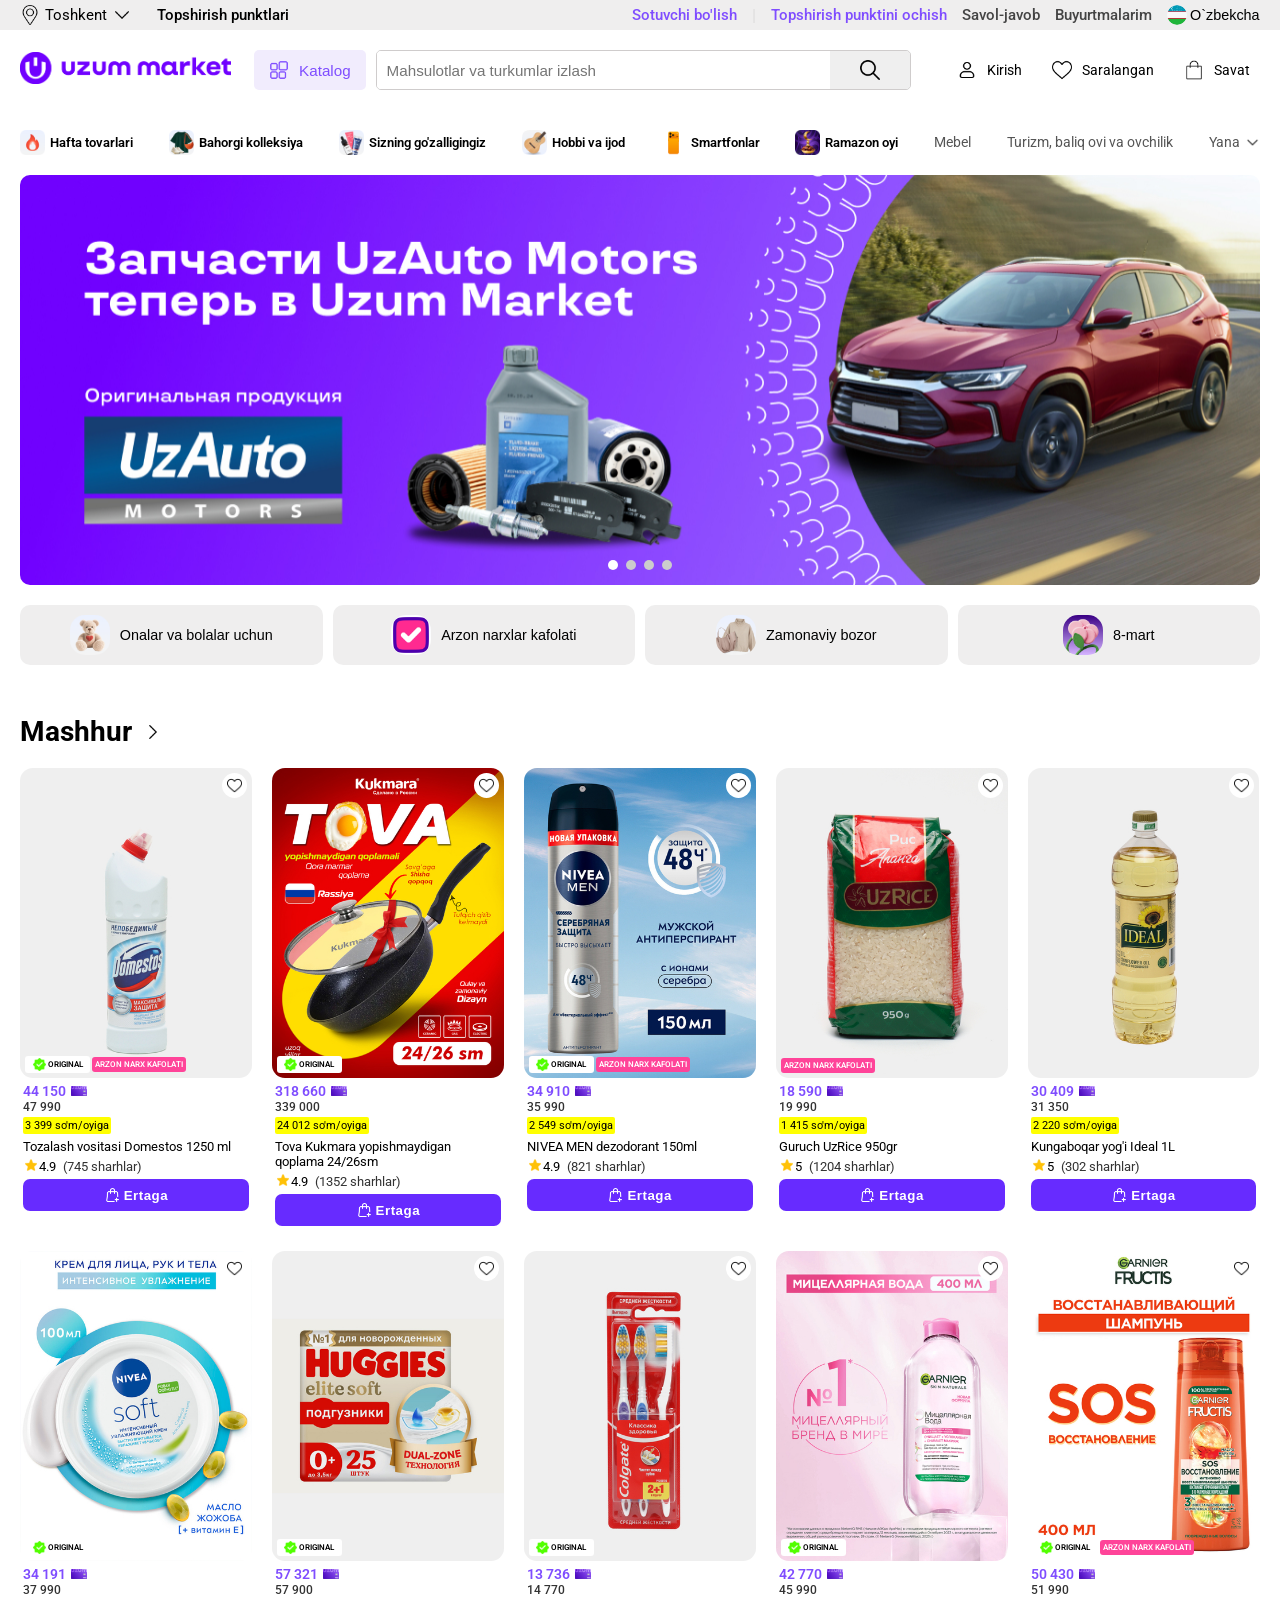
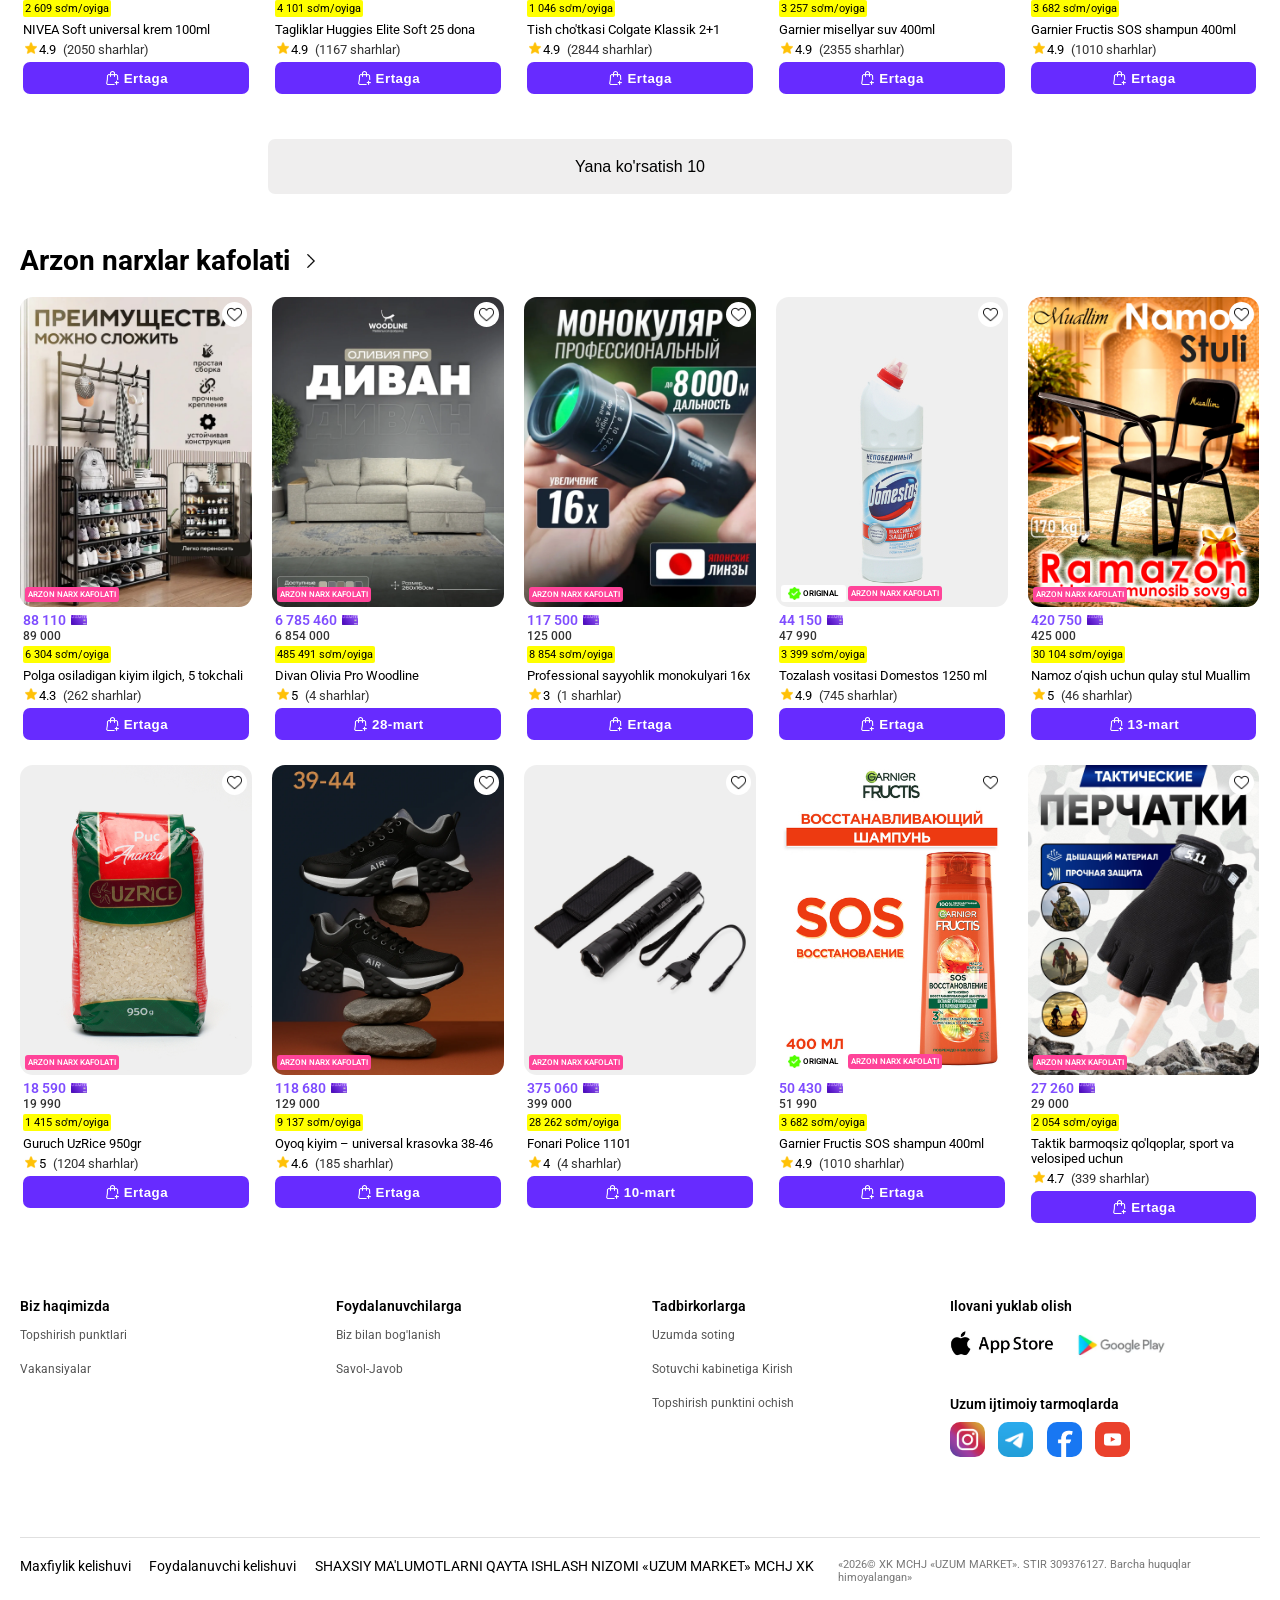
==== commit e6b882d0: "added vocancy, delivery points updated" ====
--- a/index.html
+++ b/index.html
@@ -5,11 +5,13 @@
     <meta charset="UTF-8">
     <meta name="viewport" content="width=device-width, initial-scale=1.0">
     <title>Uzum Market</title>
+    <link rel="icon" href="./assets/icons/tab-logo.png">
     <link rel="stylesheet" href="./css/main.css">
     <link rel="stylesheet" href="./css/layout/header.css">
     <link rel="stylesheet" href="./css/layout/slider.css">
     <link rel="stylesheet" href="./css/layout/trend__categories.css">
     <link rel="stylesheet" href="./css/layout/cards.css">
+    <link rel="stylesheet" href="./css/layout/catalog.css">
     <link rel="stylesheet" href="./css/layout/footer.css">
 </head>
 
@@ -27,7 +29,7 @@
                             <img src="./assets/icons/down-arrow.png" alt="">
                         </div>
                     </div>
-                    <a href="" class="link__button">Topshirish punktlari</a>
+                    <a href="./delivery-points.html" class="link__button pointsBtn">Topshirish punktlari</a>
                 </div>
                 <div class="header__right">
                     <a href="" class="link__button">Sotuvchi bo'lish</a>
@@ -48,7 +50,7 @@
                             </option>
                             <option value="">
                                 <div class="icon__div">
-                                    <img src="./assets/icons/ru-flag-icon.jpg" alt="">
+                                    <img src="./assets/icons/ru-flag-icon.png" alt="">
                                 </div>
                                 <span>Русский</span>
                             </option>
@@ -58,16 +60,16 @@
             </div>
         </div>
         <div class="container">
-            <div class="logo">
+            <a href="./index.html" class="logo">
                 <img src="./assets/icons/logo-icon+name.png" alt="Uzum">
-            </div>
+            </a>
             <div class="header__middle">
-                <div class="category__button">
-                    <div class="icon__div">
-                        <img src="./assets/icons/options.png" alt="">
+                <button class="catalog__button">
+                    <div class="icon__div">
+                        <img src="./assets/icons/catalog.png" alt="">
                     </div>
                     <span>Katalog</span>
-                </div>
+                </button>
                 <div class="search">
                     <input type="text" class="search__input" placeholder="Mahsulotlar va turkumlar izlash">
                     <button type="submit" class="search__button">
@@ -96,6 +98,12 @@
                     </div>
                     <span>Savat</span>
                 </div>
+            </div>
+        </div>
+        <div class="container catalog-container">
+            <div class="catalog">
+                <div class="catalog-left"></div>
+                <div class="catalog-right"></div>
             </div>
         </div>
         <div class="container">
@@ -216,10 +224,10 @@
                 <ul class="footer__list">
                     <li class="footer__list__title">Biz haqimizda</li>
                     <li class="footer__list_item">
-                        <a href="" class="footer__list__link">Topshirish punktlari</a>
-                    </li>
-                    <li class="footer__list_item">
-                        <a href="" class="footer__list__link">Vakansiyalar</a>
+                        <a href="./delivery-points.html" class="footer__list__link">Topshirish punktlari</a>
+                    </li>
+                    <li class="footer__list_item">
+                        <a href="./delivery-points.html" class="footer__list__link">Vakansiyalar</a>
                     </li>
                 </ul>
                 <ul class="footer__list">
@@ -292,10 +300,13 @@
     </footer>
 
     <script src="./js/main.js"></script>
+    <script src="./js/catalogPage.js"></script>
     <script src="./data/slider/slider.js"></script>
     <script src="./data/product/products.js"></script>
+    <script src="./data/category/categories.js"></script>
     <script src="./js/modules/slider.js"></script>
     <script src="./js/modules/cards.js"></script>
+    <script src="./js/modules/category.js"></script>
 </body>
- 
+
 </html>
--- a/css/layout/header.css
+++ b/css/layout/header.css
@@ -126,7 +126,7 @@
     gap: 10px;
 }
 
-.category__button {
+.catalog__button {
     display: flex;
     align-items: center;
     gap: 10px;
@@ -135,9 +135,11 @@
     color: #7f4dff;
     padding: 10px 15px;
     border-radius: 5px;
-}
-
-.category__button:hover {
+    border: none;
+    font-size: 0.95rem;
+}
+
+.catalog__button:hover {
     transition: all 0.1s ease-in-out;
     background: #e3daf9;
 }
--- a/css/layout/catalog.css
+++ b/css/layout/catalog.css
@@ -0,0 +1,85 @@
+.catalog-container {
+    position: relative;
+}
+
+.catalog {
+    width: 100%;
+    display: none;
+    background: #fff;
+    position: absolute;
+    top: 0;
+    z-index: 1000;
+}
+
+.catalog.active {
+    display: flex;
+}
+
+.catalog-left {
+    width: 280px;
+    background: #fff;
+    border-right: 1px solid #eee;
+}
+
+.catalog-item {
+    display: flex;
+    align-items: center;
+    gap: 12px;
+    padding: 12px 16px;
+    cursor: pointer;
+    transition: 0.2s;
+}
+
+.catalog-item:hover {
+    background: #f6f6f6;
+}
+
+.catalog-icon {
+    font-size: 20px;
+    width: 20px;
+}
+
+.catalog-icon img {
+    width: 100%;
+    height: 100%;
+    object-fit: cover;
+}
+
+.catalog-name {
+    flex: 1;
+    font-size: 14px;
+}
+
+.catalog-arrow {
+    width: 20px;
+    transform: rotate(-90deg);
+}
+
+.catalog-arrow img {
+    width: 100%;
+}
+
+.catalog-right {
+    flex: 1;
+    padding: 30px;
+    display: grid;
+    grid-template-columns: repeat(3, 1fr);
+    gap: 40px;
+}
+
+.catalog-col h4 {
+    font-size: 0.95rem;
+    margin-bottom: 10px;
+}
+
+.catalog-col a {
+    font-size: 0.85rem;
+    display: block;
+    margin-bottom: 6px;
+    color: #555;
+    text-decoration: none;
+}
+
+.catalog-col a:hover {
+    color: #7f4dff;
+}
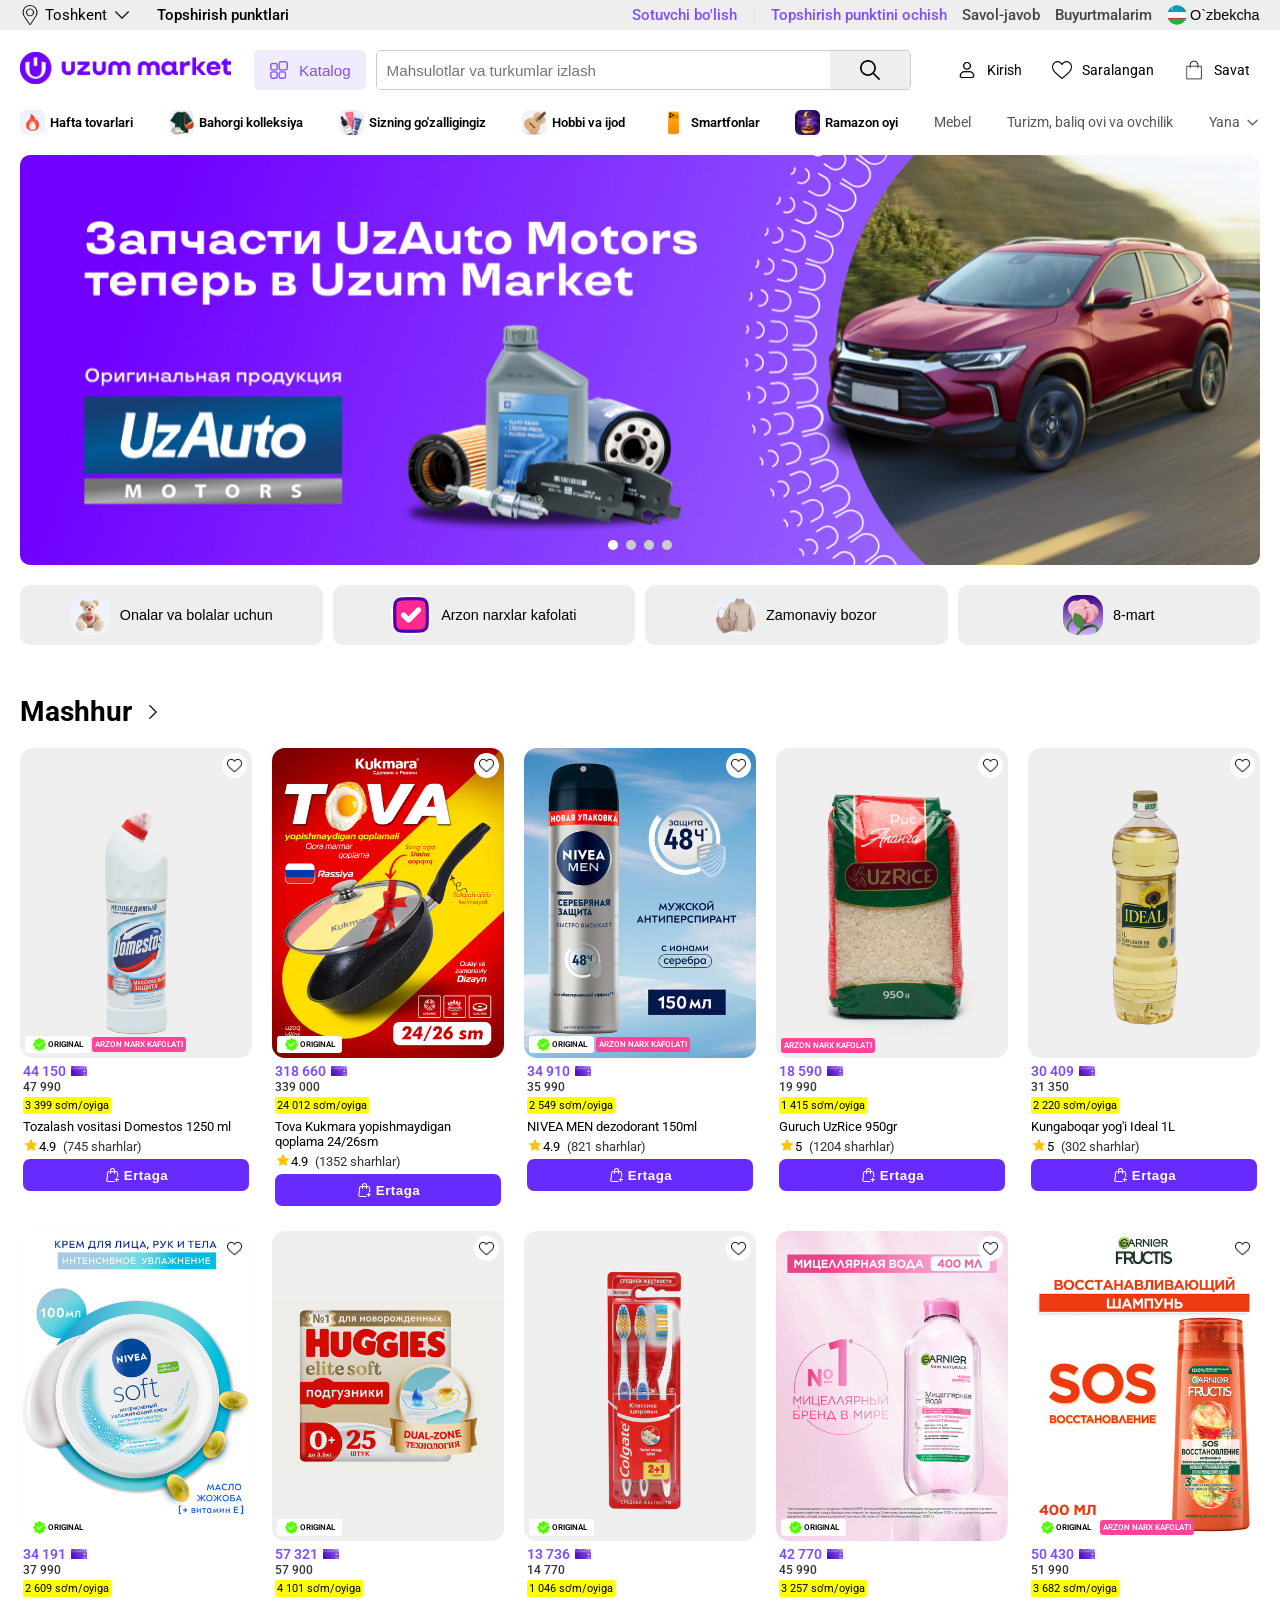
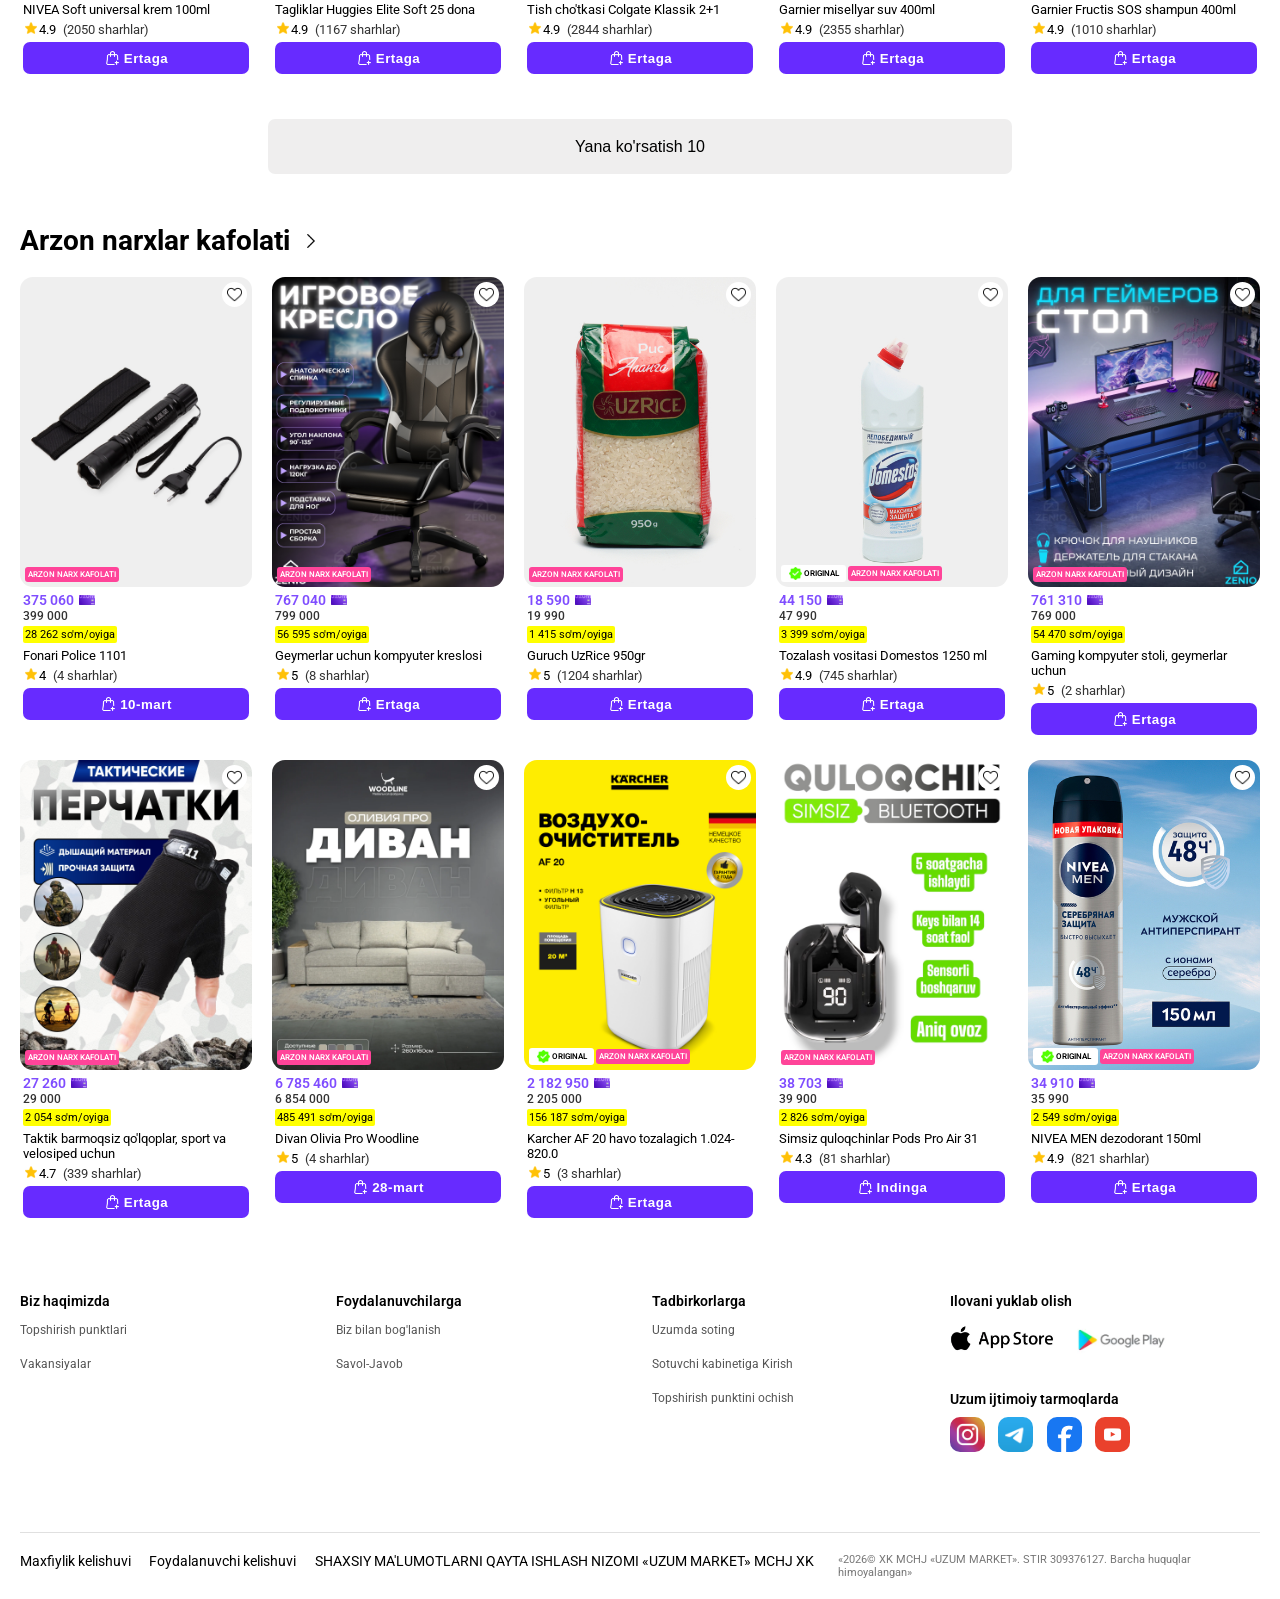
==== commit e4a4d1dc: "added cart page and cart function" ====
--- a/index.html
+++ b/index.html
@@ -13,6 +13,7 @@
     <link rel="stylesheet" href="./css/layout/cards.css">
     <link rel="stylesheet" href="./css/layout/catalog.css">
     <link rel="stylesheet" href="./css/layout/footer.css">
+    <link rel="stylesheet" href="./css/layout/cart.css">
 </head>
 
 <body>
@@ -86,21 +87,22 @@
                     </div>
                     <span>Kirish</span>
                 </div>
-                <div class="header__button">
+                <a href="./wishes.html" class="header__button">
                     <div class="icon__div">
                         <img src="./assets/icons/heart.png" alt="">
                     </div>
                     <span>Saralangan</span>
-                </div>
-                <div class="header__button">
+                </a>
+                <a href="./cart.html" class="header__button">
                     <div class="icon__div">
                         <img src="./assets/icons/shopping-bag.png" alt="">
                     </div>
-                    <span>Savat</span>
-                </div>
-            </div>
-        </div>
-        <div class="container catalog-container">
+                    <span class="cartBtn__text">Savat</span>
+                    <span class="cart__badge">0</span>
+                </a>
+            </div>
+        </div>
+        <div class="catalog-container">
             <div class="catalog">
                 <div class="catalog-left"></div>
                 <div class="catalog-right"></div>
@@ -307,6 +309,7 @@
     <script src="./js/modules/slider.js"></script>
     <script src="./js/modules/cards.js"></script>
     <script src="./js/modules/category.js"></script>
+    <script src="./js/cart.js"></script>
 </body>
 
 </html>
--- a/css/main.css
+++ b/css/main.css
@@ -16,4 +16,9 @@
 .container {
     max-width: 1240px;
     margin: 20px auto;
+}
+
+.catalog-container {
+    max-width: 1240px;
+    margin: 0 auto;
 }
--- a/css/layout/header.css
+++ b/css/layout/header.css
@@ -180,6 +180,7 @@
     display: flex;
     align-items: center;
     gap: 10px;
+    color: #000;
 }
 
 .header__button {
@@ -190,11 +191,12 @@
     font-size: 0.9rem;
     padding: 10px;
     border-radius: 5px;
+    color: #000;
 }
 
 .header__button:hover {
     transition: all 0.1s ease-in-out;
-    background: #1001;
+    background: #1002;
 }
 
 .top__categories {
--- a/css/layout/cards.css
+++ b/css/layout/cards.css
@@ -21,17 +21,19 @@
 
 .popular__products__container, .cheaper__products__container{
     width: 100%;
-    display: flex;
+    display: grid;
+    grid-template-columns: repeat(5, 1fr);
     /* justify-content: space-between; */
-    flex-wrap: wrap;
+    /* flex-wrap: wrap; */
     gap: 20px;
     margin-top: 20px;
 }
 
 .productCard {
-    width: 18.7%;
+    width: 100%;
     border-radius: 13px;
     user-select: none;
+    cursor: pointer;
 }
 
 .productCard:hover {
--- a/css/layout/cart.css
+++ b/css/layout/cart.css
@@ -0,0 +1,812 @@
+/* ===== Cart Page Styles ===== */
+
+.cart-section {
+    padding: 24px 0 60px;
+    min-height: 60vh;
+}
+
+/* Empty cart */
+.cart__empty {
+    display: flex;
+    flex-direction: column;
+    align-items: center;
+    text-align: center;
+    padding: 30px 20px 40px;
+}
+
+.cart__empty__img {
+    width: 135px;
+    height: 135px;
+    margin-bottom: 24px;
+    display: flex;
+    align-items: center;
+    justify-content: center;
+}
+
+.cart__empty__img img {
+    width: 100%;
+    height: 100%;
+    object-fit: contain;
+}
+
+.cart__empty__title {
+    font-size: 1.7rem;
+    font-weight: 400;
+    color: #1a1a1a;
+    margin-bottom: 12px;
+    font-family: system-ui, -apple-system, BlinkMacSystemFont, 'Segoe UI', Roboto, Oxygen, Ubuntu, Cantarell, 'Open Sans', 'Helvetica Neue', sans-serif;
+}
+
+.cart__empty__desc {
+    font-size: 1.05rem;
+    color: #1a1a1a;
+    line-height: 1.2;
+    margin-bottom: 28px;
+}
+
+.cart__empty__btn {
+    display: inline-block;
+    padding: 12px 17px;
+    border-radius: 5px;
+    font-size: 14px;
+    color: #333;
+    text-decoration: none;
+    font-weight: 500;
+    transition: border-color 0.2s;
+    background: #1001;
+}
+
+.cart__empty__btn:hover {
+    background: #1002;
+}
+
+/* Cart title */
+.cart__title {
+    font-size: 22px;
+    font-weight: 700;
+    color: #1a1a1a;
+    margin-bottom: 20px;
+}
+
+.cart__title__count {
+    color: #999;
+    font-weight: 400;
+}
+
+/* Layout */
+.cart__layout {
+    display: flex;
+    gap: 20px;
+    align-items: flex-start;
+}
+
+.cart__left {
+    flex: 1;
+    min-width: 0;
+}
+
+.cart__right {
+    width: 320px;
+    flex-shrink: 0;
+}
+
+/* Select all */
+.cart__group {
+    background: #fff;
+    border: 1.5px solid #e5e5e5;
+    border-radius: 12px 12px 0 0;
+    padding: 16px 20px;
+    border-bottom: none;
+}
+
+.cart__select__all {
+    display: flex;
+    align-items: center;
+    gap: 12px;
+    cursor: pointer;
+    font-size: 14px;
+    font-weight: 500;
+    color: #1a1a1a;
+    user-select: none;
+}
+
+.cart__select__all input[type="checkbox"] {
+    display: none;
+}
+
+/* Checkbox styling */
+.cart__item__check {
+    display: flex;
+    align-items: flex-start;
+    cursor: pointer;
+}
+
+.cart__item__check input[type="checkbox"] {
+    display: none;
+}
+
+.cart__item__checkmark {
+    width: 20px;
+    height: 20px;
+    border: 2px solid #ccc;
+    border-radius: 4px;
+    display: flex;
+    align-items: center;
+    justify-content: center;
+    flex-shrink: 0;
+    transition: background 0.15s, border-color 0.15s;
+    background: #fff;
+    margin-top: 2px;
+}
+
+.cart__item__check input:checked ~ .cart__item__checkmark,
+.cart__select__all input:checked ~ .cart__item__checkmark {
+    background: #7f4dff;
+    border-color: #7f4dff;
+}
+
+.cart__item__check input:checked ~ .cart__item__checkmark::after,
+.cart__select__all input:checked ~ .cart__item__checkmark::after {
+    content: '';
+    width: 11px;
+    height: 6px;
+    border-left: 2px solid #fff;
+    border-bottom: 2px solid #fff;
+    transform: rotate(-45deg) translateY(-1px);
+}
+
+/* Cart group section */
+.cart__items {
+    background: #fff;
+    border: 1.5px solid #e5e5e5;
+    border-radius: 0 0 12px 12px;
+    overflow: hidden;
+}
+
+.cart__group__section {
+    padding: 16px 20px 0;
+    border-top: 1px solid #f0f0f0;
+}
+
+.cart__group__section:first-child {
+    border-top: none;
+}
+
+.cart__group__delivery__label {
+    font-size: 12px;
+    color: #888;
+    margin-bottom: 4px;
+}
+
+.cart__group__delivery__title {
+    font-size: 15px;
+    font-weight: 600;
+    color: #1a1a1a;
+    margin-bottom: 16px;
+}
+
+/* Cart item */
+.cart__item {
+    display: flex;
+    align-items: flex-start;
+    gap: 14px;
+    padding-bottom: 20px;
+}
+
+.cart__item__img {
+    width: 90px;
+    height: 90px;
+    flex-shrink: 0;
+    border-radius: 8px;
+    overflow: hidden;
+    background: #f5f5f5;
+}
+
+.cart__item__img img {
+    width: 100%;
+    height: 100%;
+    object-fit: contain;
+}
+
+.cart__item__info {
+    flex: 1;
+    min-width: 0;
+}
+
+.cart__item__badge {
+    display: inline-block;
+    background: #ff4d8d;
+    color: #fff;
+    font-size: 10px;
+    font-weight: 700;
+    padding: 2px 8px;
+    border-radius: 4px;
+    margin-bottom: 6px;
+    letter-spacing: 0.3px;
+}
+
+.cart__item__name {
+    font-size: 14px;
+    color: #1a1a1a;
+    line-height: 1.5;
+    margin-bottom: 6px;
+    display: -webkit-box;
+    -webkit-line-clamp: 2;
+    -webkit-box-orient: vertical;
+    overflow: hidden;
+}
+
+.cart__item__seller {
+    font-size: 12px;
+    color: #888;
+}
+
+.cart__item__seller span {
+    color: #7f4dff;
+}
+
+/* Remove button */
+.cart__item__actions {
+    display: flex;
+    flex-direction: column;
+    align-items: center;
+    gap: 4px;
+    flex-shrink: 0;
+}
+
+.cart__item__remove {
+    background: none;
+    border: none;
+    cursor: pointer;
+    padding: 6px;
+    border-radius: 6px;
+    transition: background 0.15s;
+    color: #888;
+    display: flex;
+    align-items: center;
+}
+
+.cart__item__remove:hover {
+    background: #fff0f0;
+    color: #ff4d4d;
+}
+
+.cart__item__remove img {
+    width: 18px;
+    height: 18px;
+    opacity: 0.5;
+    transition: opacity 0.15s;
+}
+
+.cart__item__remove:hover img {
+    opacity: 1;
+    filter: invert(30%) sepia(90%) saturate(500%) hue-rotate(320deg);
+}
+
+.cart__item__remove__label {
+    font-size: 11px;
+    color: #888;
+    white-space: nowrap;
+}
+
+/* Quantity */
+.cart__item__qty {
+    display: flex;
+    align-items: center;
+    gap: 0;
+    border: 1.5px solid #e5e5e5;
+    border-radius: 8px;
+    overflow: hidden;
+    height: 36px;
+    flex-shrink: 0;
+    align-self: center;
+}
+
+.cart__qty__btn {
+    width: 36px;
+    height: 36px;
+    background: none;
+    border: none;
+    cursor: pointer;
+    font-size: 18px;
+    color: #555;
+    display: flex;
+    align-items: center;
+    justify-content: center;
+    transition: background 0.15s;
+    line-height: 1;
+}
+
+.cart__qty__btn:hover {
+    background: #f5f5f5;
+}
+
+.cart__qty__num {
+    min-width: 32px;
+    text-align: center;
+    font-size: 14px;
+    font-weight: 500;
+    border-left: 1.5px solid #e5e5e5;
+    border-right: 1.5px solid #e5e5e5;
+    height: 100%;
+    display: flex;
+    align-items: center;
+    justify-content: center;
+}
+
+/* Price */
+.cart__item__price {
+    flex-shrink: 0;
+    text-align: right;
+    align-self: center;
+}
+
+.cart__item__price__card {
+    display: flex;
+    align-items: center;
+    gap: 4px;
+    font-size: 15px;
+    font-weight: 600;
+    color: #7f4dff;
+    justify-content: flex-end;
+}
+
+.cart__item__price__card img {
+    width: 16px;
+    height: 16px;
+    object-fit: contain;
+}
+
+.cart__item__price__nocart {
+    font-size: 12px;
+    color: #888;
+    margin-top: 4px;
+}
+
+/* Right panel */
+.cart__delivery__note {
+    background: #fff;
+    border: 1.5px solid #e5e5e5;
+    border-radius: 12px;
+    padding: 14px 16px;
+    display: flex;
+    align-items: flex-start;
+    gap: 10px;
+    font-size: 13px;
+    color: #1a1a1a;
+    margin-bottom: 12px;
+    line-height: 1.5;
+}
+
+.cart__delivery__icon {
+    font-size: 18px;
+    flex-shrink: 0;
+}
+
+.cart__delivery__info {
+    margin-left: auto;
+    width: 20px;
+    height: 20px;
+    border-radius: 50%;
+    border: 1.5px solid #ccc;
+    background: none;
+    cursor: pointer;
+    font-size: 12px;
+    color: #888;
+    flex-shrink: 0;
+    display: flex;
+    align-items: center;
+    justify-content: center;
+}
+
+.cart__summary {
+    background: #fff;
+    border: 1.5px solid #e5e5e5;
+    border-radius: 12px;
+    padding: 20px 16px;
+}
+
+.cart__summary__title {
+    font-size: 15px;
+    font-weight: 600;
+    color: #1a1a1a;
+    margin-bottom: 16px;
+}
+
+.cart__summary__row {
+    display: flex;
+    justify-content: space-between;
+    align-items: flex-start;
+    font-size: 13px;
+    color: #555;
+    margin-bottom: 12px;
+    gap: 8px;
+}
+
+.cart__summary__total {
+    font-size: 14px;
+    font-weight: 600;
+    color: #1a1a1a;
+    margin-top: 4px;
+    margin-bottom: 8px;
+}
+
+.cart__summary__price__card {
+    font-size: 16px;
+    font-weight: 700;
+    color: #7f4dff;
+    text-align: right;
+}
+
+.cart__summary__savings {
+    font-size: 12px;
+    color: #22c55e;
+    text-align: right;
+    margin-top: 2px;
+}
+
+.cart__checkout__btn {
+    width: 100%;
+    padding: 15px;
+    background: #7f4dff;
+    color: #fff;
+    border: none;
+    border-radius: 10px;
+    font-size: 15px;
+    font-weight: 600;
+    cursor: pointer;
+    margin-top: 16px;
+    transition: background 0.2s;
+}
+
+.cart__checkout__btn:hover {
+    background: #6b3de0;
+}
+
+/* Recommendations */
+.cart__recommendations {
+    margin-top: 40px;
+}
+
+.cart__recommendations__title {
+    font-size: 18px;
+    font-weight: 700;
+    color: #1a1a1a;
+    margin-bottom: 20px;
+}
+
+/* ===== Product Quick-View Modal ===== */
+.product-modal__overlay {
+    position: fixed;
+    inset: 0;
+    background: rgba(0,0,0,0.5);
+    z-index: 1000;
+    display: flex;
+    align-items: center;
+    justify-content: center;
+    padding: 16px;
+    animation: fadeIn 0.15s ease;
+}
+
+@keyframes fadeIn {
+    from { opacity: 0; }
+    to { opacity: 1; }
+}
+
+.product-modal {
+    background: #fff;
+    border-radius: 16px;
+    max-width: 800px;
+    width: 100%;
+    max-height: 90vh;
+    overflow-y: auto;
+    position: relative;
+    animation: slideUp 0.2s ease;
+    padding: 32px;
+}
+
+@keyframes slideUp {
+    from { transform: translateY(20px); opacity: 0; }
+    to { transform: translateY(0); opacity: 1; }
+}
+
+.product-modal__close {
+    position: absolute;
+    top: 14px;
+    right: 14px;
+    width: 34px;
+    height: 34px;
+    border-radius: 50%;
+    border: 1.5px solid #e0e0e0;
+    background: #fff;
+    cursor: pointer;
+    font-size: 16px;
+    color: #888;
+    display: flex;
+    align-items: center;
+    justify-content: center;
+    transition: background 0.15s;
+    z-index: 1;
+}
+
+.product-modal__close:hover {
+    background: #f5f5f5;
+}
+
+.product-modal__layout {
+    display: flex;
+    gap: 28px;
+    align-items: flex-start;
+}
+
+.product-modal__title {
+    font-size: 18px;
+    font-weight: 700;
+    color: #1a1a1a;
+    margin-bottom: 8px;
+    line-height: 1.4;
+}
+
+.product-modal__kafolat {
+    display: flex;
+    align-items: center;
+    gap: 5px;
+    font-size: 12px;
+    color: #444;
+    margin-bottom: 16px;
+}
+
+.product-modal__kafolat img {
+    width: 14px;
+    height: 14px;
+}
+
+.product-modal__img {
+    width: 260px;
+    height: 260px;
+    flex-shrink: 0;
+    border-radius: 10px;
+    overflow: hidden;
+    background: #f8f8f8;
+    cursor: pointer;
+}
+
+.product-modal__img img {
+    width: 100%;
+    height: 100%;
+    object-fit: contain;
+}
+
+.product-modal__img__link {
+    display: block;
+    width: 100%;
+    padding: 10px 0;
+    font-size: 13px;
+    color: #555;
+    text-align: center;
+    text-decoration: none;
+    border: 1.5px solid #e0e0e0;
+    border-radius: 8px;
+    margin-top: 10px;
+    transition: border-color 0.2s;
+}
+
+.product-modal__img__link:hover {
+    border-color: #7f4dff;
+    color: #7f4dff;
+}
+
+.product-modal__right {
+    flex: 1;
+    min-width: 0;
+}
+
+.product-modal__cheapest {
+    display: inline-block;
+    background: #ff4d8d;
+    color: #fff;
+    font-size: 10px;
+    font-weight: 700;
+    padding: 3px 10px;
+    border-radius: 4px;
+    margin-bottom: 10px;
+    letter-spacing: 0.5px;
+    cursor: pointer;
+}
+
+.product-modal__cheapest::after {
+    content: ' ›';
+}
+
+.product-modal__price__main {
+    font-size: 26px;
+    font-weight: 800;
+    color: #7f4dff;
+    margin-bottom: 4px;
+}
+
+.product-modal__price__sub {
+    font-size: 13px;
+    color: #888;
+    margin-bottom: 4px;
+}
+
+.product-modal__price__old {
+    text-decoration: line-through;
+    color: #aaa;
+}
+
+.product-modal__installment {
+    background: #f5f0ff;
+    border-radius: 8px;
+    padding: 10px 14px;
+    font-size: 13px;
+    color: #555;
+    display: flex;
+    align-items: center;
+    justify-content: space-between;
+    margin: 12px 0;
+    cursor: pointer;
+}
+
+.product-modal__installment strong {
+    color: #1a1a1a;
+}
+
+.product-modal__qty__row {
+    display: flex;
+    align-items: center;
+    gap: 14px;
+    margin-bottom: 16px;
+}
+
+.product-modal__qty__label {
+    font-size: 13px;
+    color: #555;
+    font-weight: 500;
+}
+
+.product-modal__qty {
+    display: flex;
+    align-items: center;
+    border: 1.5px solid #e5e5e5;
+    border-radius: 8px;
+    overflow: hidden;
+    height: 36px;
+}
+
+.modal__qty__btn {
+    width: 36px;
+    height: 36px;
+    background: none;
+    border: none;
+    cursor: pointer;
+    font-size: 18px;
+    color: #555;
+    display: flex;
+    align-items: center;
+    justify-content: center;
+    transition: background 0.15s;
+}
+
+.modal__qty__btn:hover {
+    background: #f5f5f5;
+}
+
+.modal__qty__num {
+    min-width: 36px;
+    text-align: center;
+    font-size: 14px;
+    font-weight: 500;
+    border-left: 1.5px solid #e5e5e5;
+    border-right: 1.5px solid #e5e5e5;
+    height: 100%;
+    display: flex;
+    align-items: center;
+    justify-content: center;
+}
+
+.product-modal__qty__limit {
+    font-size: 12px;
+    color: #7f4dff;
+    display: flex;
+    align-items: center;
+    gap: 4px;
+}
+
+.product-modal__add__btn {
+    width: 100%;
+    padding: 16px;
+    background: #7f4dff;
+    color: #fff;
+    border: none;
+    border-radius: 10px;
+    font-size: 15px;
+    font-weight: 600;
+    cursor: pointer;
+    line-height: 1.4;
+    transition: background 0.2s;
+    margin-bottom: 12px;
+}
+
+.product-modal__add__btn:hover {
+    background: #6b3de0;
+}
+
+.product-modal__add__btn small {
+    display: block;
+    font-size: 12px;
+    font-weight: 400;
+    opacity: 0.85;
+}
+
+.product-modal__delivery {
+    background: #fff;
+    border: 1.5px solid #e5e5e5;
+    border-radius: 10px;
+    padding: 14px;
+    font-size: 13px;
+}
+
+.product-modal__delivery strong {
+    display: block;
+    font-weight: 600;
+    margin-bottom: 4px;
+    font-size: 14px;
+}
+
+.product-modal__delivery p {
+    color: #666;
+}
+
+/* Toast notification */
+.cart__toast {
+    position: fixed;
+    bottom: 32px;
+    left: 50%;
+    transform: translateX(-50%) translateY(20px);
+    background: #1a1a1a;
+    color: #fff;
+    padding: 12px 24px;
+    border-radius: 8px;
+    font-size: 14px;
+    font-weight: 500;
+    opacity: 0;
+    transition: opacity 0.25s, transform 0.25s;
+    z-index: 9999;
+    pointer-events: none;
+    white-space: nowrap;
+}
+
+.cart__toast--show {
+    opacity: 1;
+    transform: translateX(-50%) translateY(0);
+}
+
+.cart__toast span {
+    color: #22c55e;
+    margin-right: 6px;
+}
+
+/* Cart badge in header */
+.header__button {
+    position: relative;
+}
+
+.cart__badge {
+    position: absolute;
+    top: -4px;
+    right: -4px;
+    background: #7f4dff;
+    color: #fff;
+    font-size: 11px;
+    font-weight: 700;
+    min-width: 18px;
+    height: 18px;
+    border-radius: 9px;
+    display: none;
+    align-items: center;
+    justify-content: center;
+    padding: 0 4px;
+    line-height: 1;
+}
